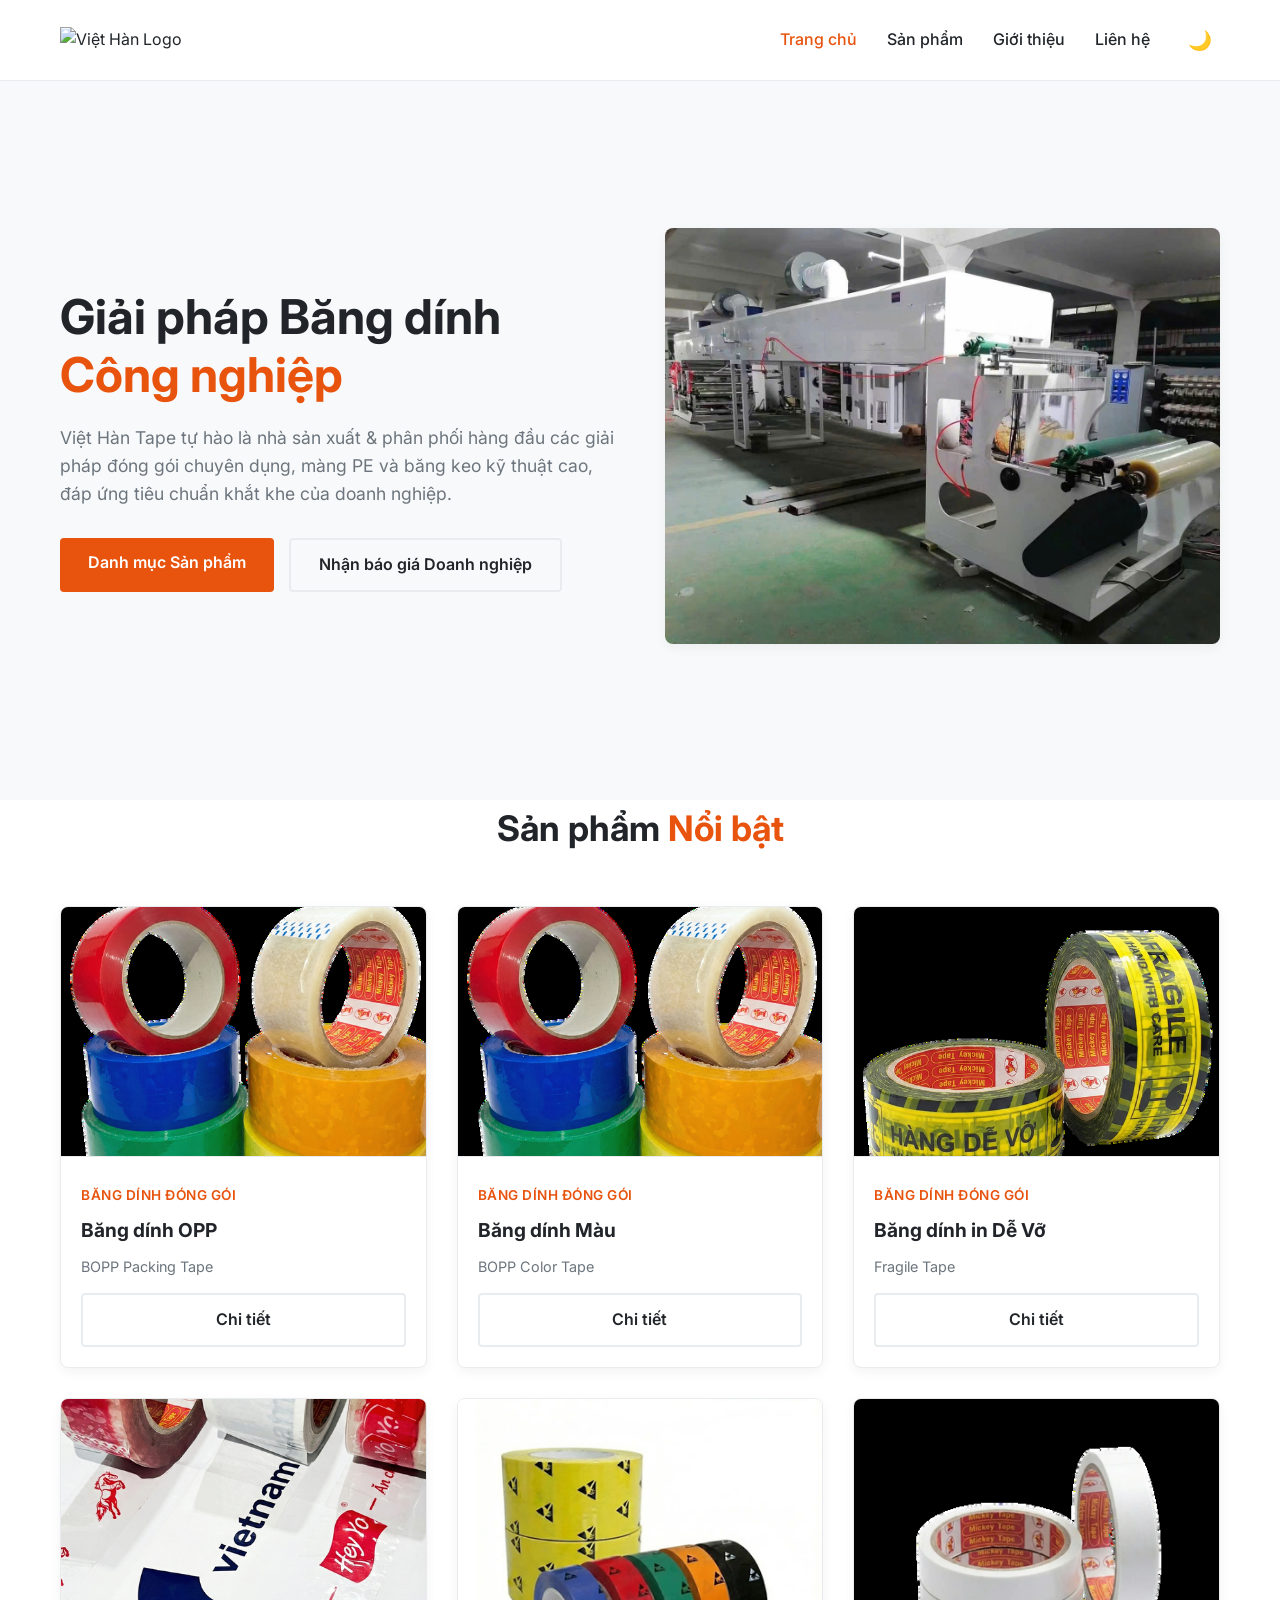
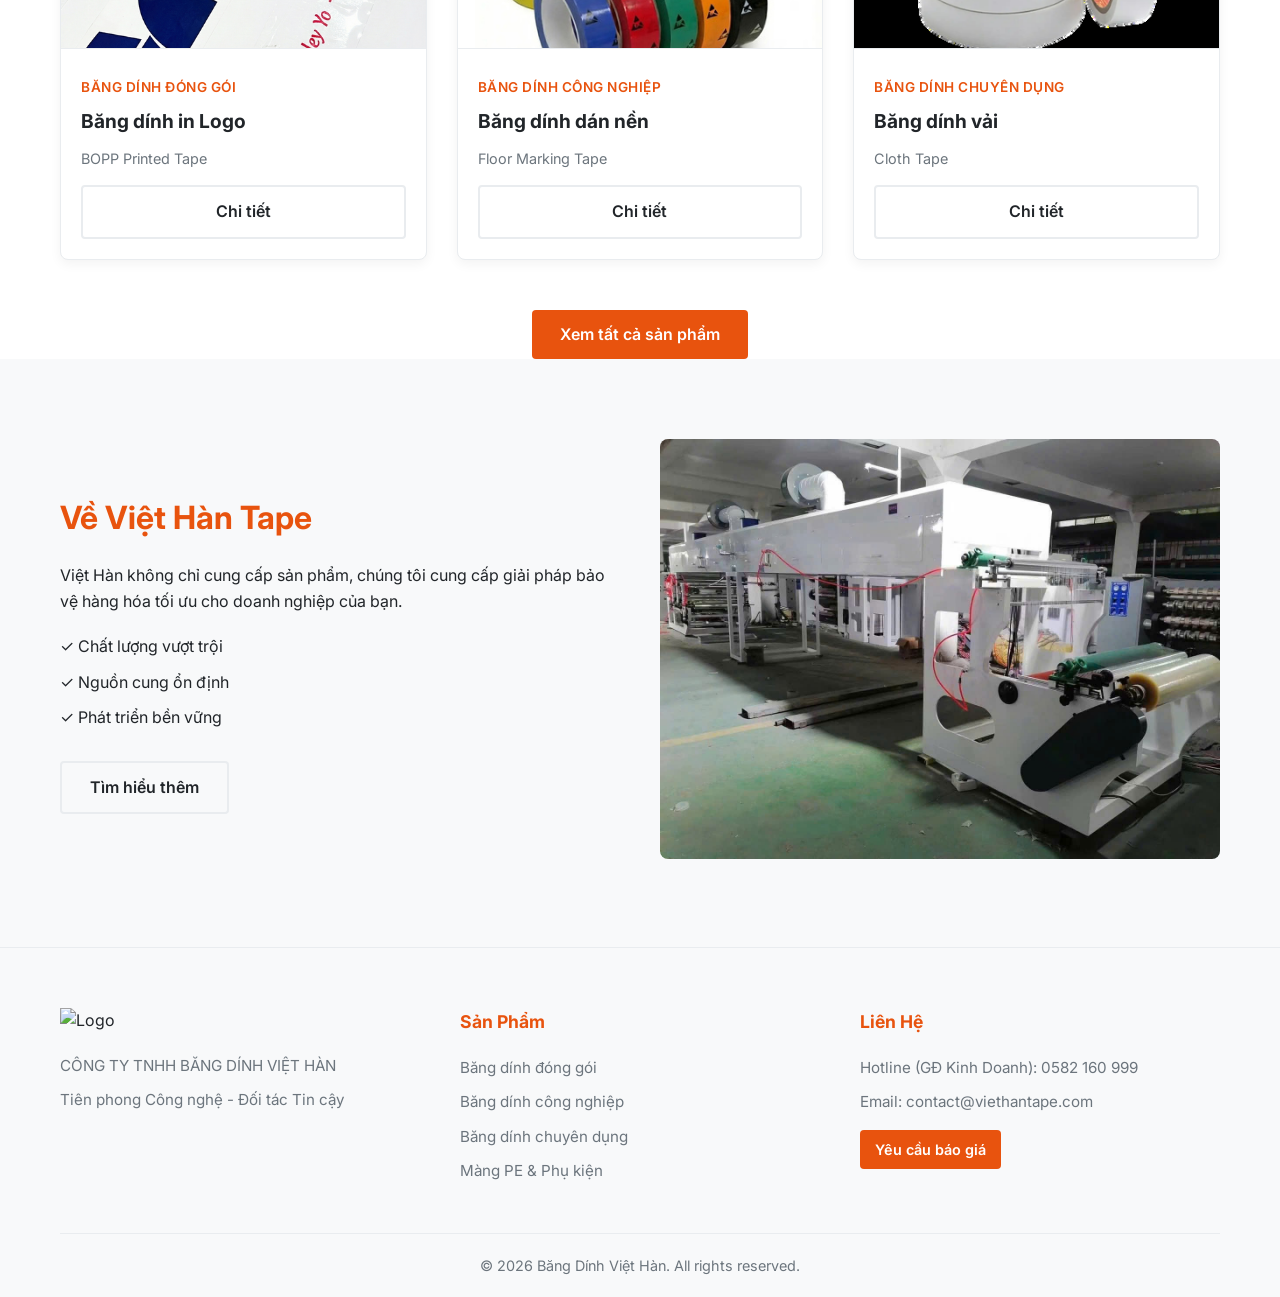
==== index.html @ 0a40e8d3 "Initial commit: Băng Dính Việt Hàn B2B Website" ====
<!DOCTYPE html>
<html lang="vi">
<head>
  <meta charset="UTF-8">
  <meta name="viewport" content="width=device-width, initial-scale=1.0">
  <title>Băng Dính Việt Hàn | Tiên phong Công nghệ - Đối tác Tin cậy</title>
  <link rel="preconnect" href="https://fonts.googleapis.com">
  <link rel="preconnect" href="https://fonts.gstatic.com" crossorigin>
  <link href="https://fonts.googleapis.com/css2?family=Inter:wght@300;400;500;600;700&display=swap" rel="stylesheet">
  <link rel="stylesheet" href="css/styles.css">
</head>
<body>

  <!-- Header -->
  <header>
    <div class="container navbar">
      <div class="logo">
        <a href="index.html">
          <img src="images/page1_img0.png" alt="Việt Hàn Logo">
        </a>
      </div>
      <div class="nav-right">
        <nav class="nav-links">
          <a href="index.html" style="color: var(--primary-color)">Trang chủ</a>
          <a href="shop.html">Sản phẩm</a>
          <a href="about.html">Giới thiệu</a>
          <a href="contact.html">Liên hệ</a>
        </nav>
        <button id="theme-switch" class="theme-switch" aria-label="Đổi giao diện">
          <span class="icon">🌙</span>
        </button>
        <div class="hamburger">☰</div>
      </div>
    </div>
  </header>

  <!-- Hero Section -->
  <section class="hero">
    <div class="container">
      <div class="hero-content">
        <h1>Giải pháp Băng dính <span style="color: var(--primary-color)">Công nghiệp</span></h1>
        <p>Việt Hàn Tape tự hào là nhà sản xuất & phân phối hàng đầu các giải pháp đóng gói chuyên dụng, màng PE và băng keo kỹ thuật cao, đáp ứng tiêu chuẩn khắt khe của doanh nghiệp.</p>
        <div class="hero-btns">
          <a href="shop.html" class="btn btn-primary">Danh mục Sản phẩm</a>
          <a href="contact.html" class="btn btn-outline">Nhận báo giá Doanh nghiệp</a>
        </div>
      </div>
      <div class="hero-image">
        <img src="images/page5_img0.png" alt="Dây chuyền sản xuất Băng Dính Việt Hàn">
      </div>
    </div>
  </section>

  <!-- Featured Products -->
  <section class="container">
    <h2 class="section-title">Sản phẩm <span>Nổi bật</span></h2>
    <div class="product-grid" id="featured-grid">
      <!-- Products will be injected by main.js -->
    </div>
    <div style="text-align: center; margin-top: 50px;">
      <a href="shop.html" class="btn btn-primary">Xem tất cả sản phẩm</a>
    </div>
  </section>

  <!-- About Short -->
  <section style="background-color: var(--bg-card);">
    <div class="container" style="display: flex; flex-wrap: wrap; gap: 40px; align-items: center;">
      <div style="flex: 1; min-width: 300px;">
        <h2 style="font-size: 2rem; margin-bottom: 20px; color: var(--primary-color);">Về Việt Hàn Tape</h2>
        <p style="margin-bottom: 20px;">Việt Hàn không chỉ cung cấp sản phẩm, chúng tôi cung cấp giải pháp bảo vệ hàng hóa tối ưu cho doanh nghiệp của bạn.</p>
        <ul style="margin-bottom: 30px;">
          <li style="margin-bottom: 10px;">✓ Chất lượng vượt trội</li>
          <li style="margin-bottom: 10px;">✓ Nguồn cung ổn định</li>
          <li style="margin-bottom: 10px;">✓ Phát triển bền vững</li>
        </ul>
        <a href="about.html" class="btn btn-outline">Tìm hiểu thêm</a>
      </div>
      <div style="flex: 1; min-width: 300px;">
        <img src="images/page5_img0.png" alt="Nhà máy Việt Hàn" style="width: 100%; border-radius: 8px;">
      </div>
    </div>
  </section>

  <!-- Footer -->
  <footer>
    <div class="container">
      <div class="footer-grid">
        <div class="footer-col">
          <img src="images/page1_img0.png" alt="Logo" style="height: 50px; margin-bottom: 20px;">
          <p>CÔNG TY TNHH BĂNG DÍNH VIỆT HÀN</p>
          <p>Tiên phong Công nghệ - Đối tác Tin cậy</p>
        </div>
        <div class="footer-col">
          <h3>Sản Phẩm</h3>
          <ul>
            <li><a href="shop.html">Băng dính đóng gói</a></li>
            <li><a href="shop.html">Băng dính công nghiệp</a></li>
            <li><a href="shop.html">Băng dính chuyên dụng</a></li>
            <li><a href="shop.html">Màng PE & Phụ kiện</a></li>
          </ul>
        </div>
        <div class="footer-col">
          <h3>Liên Hệ</h3>
          <p>Hotline (GĐ Kinh Doanh): 0582 160 999</p>
          <p>Email: contact@viethantape.com</p>
          <div style="margin-top: 15px;">
            <a href="contact.html" class="btn btn-primary" style="padding: 8px 15px; font-size: 0.9rem;">Yêu cầu báo giá</a>
          </div>
        </div>
      </div>
      <div class="footer-bottom">
        <p>&copy; 2026 Băng Dính Việt Hàn. All rights reserved.</p>
      </div>
    </div>
  </footer>

  <script src="js/main.js"></script>
</body>
</html>
---- css/styles.css ----
:root {
  /* Brand Colors */
  --primary-color: #E8530E; /* Viet Han Orange */
  --accent-color: #FF6B35;
  --corporate-blue: #003366; /* Added corporate blue */
  
  /* Light Theme (Default) */
  --bg-main: #ffffff;
  --bg-card: #f8f9fa;
  --bg-header: rgba(255, 255, 255, 0.95);
  --text-main: #212529;
  --text-muted: #6c757d;
  --border-color: #e9ecef;
  --card-shadow: 0 4px 12px rgba(0, 0, 0, 0.05);
  
  /* Layout */
  --container-width: 1200px;
  --transition-speed: 0.3s;
}

/* Dark Theme */
body.dark-theme {
  --bg-main: #121212;
  --bg-card: #1e1e1e;
  --bg-header: rgba(18, 18, 18, 0.95);
  --text-main: #f8f9fa;
  --text-muted: #adb5bd;
  --border-color: #343a40;
  --card-shadow: 0 4px 12px rgba(0, 0, 0, 0.3);
}

* {
  margin: 0;
  padding: 0;
  box-sizing: border-box;
}

body {
  font-family: 'Inter', sans-serif;
  background-color: var(--bg-main);
  color: var(--text-main);
  line-height: 1.6;
  transition: background-color var(--transition-speed), color var(--transition-speed);
}

a {
  text-decoration: none;
  color: inherit;
}

ul {
  list-style: none;
}

.container {
  max-width: var(--container-width);
  margin: 0 auto;
  padding: 0 20px;
}

/* Header */
header {
  background-color: var(--bg-header);
  backdrop-filter: blur(10px);
  position: fixed;
  width: 100%;
  top: 0;
  z-index: 1000;
  border-bottom: 1px solid var(--border-color);
  transition: background-color var(--transition-speed), border-color var(--transition-speed);
}

.navbar {
  display: flex;
  justify-content: space-between;
  align-items: center;
  height: 80px;
}

.logo img {
  height: 60px;
}

.nav-right {
  display: flex;
  align-items: center;
  gap: 30px;
}

.nav-links {
  display: flex;
  gap: 30px;
}

.nav-links a {
  font-weight: 500;
  transition: color var(--transition-speed);
}

.nav-links a:hover {
  color: var(--primary-color);
}

/* Theme Switcher */
.theme-switch {
  background: none;
  border: none;
  cursor: pointer;
  font-size: 1.2rem;
  color: var(--text-main);
  display: flex;
  align-items: center;
  justify-content: center;
  width: 40px;
  height: 40px;
  border-radius: 50%;
  transition: background-color 0.2s;
}

.theme-switch:hover {
  background-color: var(--bg-card);
}

.hamburger {
  display: none;
  cursor: pointer;
  font-size: 24px;
}

/* Buttons */
.btn {
  display: inline-block;
  padding: 12px 28px;
  border-radius: 4px; /* Sharper corners for corporate look */
  font-weight: 600;
  transition: all var(--transition-speed);
  cursor: pointer;
  border: none;
}

.btn-primary {
  background-color: var(--primary-color);
  color: #fff;
}

.btn-primary:hover {
  background-color: var(--accent-color);
  transform: translateY(-2px);
  box-shadow: 0 4px 10px rgba(232, 83, 14, 0.3);
}

.btn-outline {
  background-color: transparent;
  border: 2px solid var(--border-color);
  color: var(--text-main);
}

.btn-outline:hover {
  border-color: var(--primary-color);
  color: var(--primary-color);
}

/* Sections */
section {
  padding: 80px 0;
}

.section-title {
  text-align: center;
  font-size: 2.2rem;
  margin-bottom: 50px;
  color: var(--text-main);
}

.section-title span {
  color: var(--primary-color);
}

/* Hero Section (B2B Split Design) */
.hero {
  min-height: 80vh;
  display: flex;
  align-items: center;
  background-color: var(--bg-card);
  margin-top: 80px; /* Offset header */
  padding: 60px 0;
}

.hero .container {
  display: grid;
  grid-template-columns: 1fr 1fr;
  gap: 50px;
  align-items: center;
}

.hero-content h1 {
  font-size: 3rem;
  margin-bottom: 20px;
  line-height: 1.2;
  color: var(--text-main);
}

.hero-content p {
  font-size: 1.1rem;
  color: var(--text-muted);
  margin-bottom: 30px;
}

.hero-btns {
  display: flex;
  gap: 15px;
}

.hero-image img {
  width: 100%;
  border-radius: 8px;
  box-shadow: var(--card-shadow);
}

/* Product Grid */
.product-grid {
  display: grid;
  grid-template-columns: repeat(auto-fill, minmax(280px, 1fr));
  gap: 30px;
}

.product-card {
  background-color: var(--bg-main);
  border-radius: 8px;
  overflow: hidden;
  transition: transform var(--transition-speed), box-shadow var(--transition-speed);
  border: 1px solid var(--border-color);
  box-shadow: var(--card-shadow);
}

.product-card:hover {
  transform: translateY(-5px);
  box-shadow: 0 10px 25px rgba(0, 0, 0, 0.1);
}

.product-img {
  width: 100%;
  height: 250px;
  object-fit: cover;
  background: #fff;
  border-bottom: 1px solid var(--border-color);
}

.product-info {
  padding: 20px;
}

.product-category {
  color: var(--primary-color);
  font-size: 0.85rem;
  font-weight: 600;
  text-transform: uppercase;
  margin-bottom: 8px;
  letter-spacing: 0.5px;
}

.product-title {
  font-size: 1.2rem;
  margin-bottom: 10px;
  color: var(--text-main);
}

/* Footer */
footer {
  background-color: #f8f9fa;
  padding: 60px 0 20px;
  border-top: 1px solid #e9ecef;
  color: #212529;
}

body.dark-theme footer {
  background-color: #0d0d0d;
  border-top-color: #343a40;
  color: #f8f9fa;
}

.footer-grid {
  display: grid;
  grid-template-columns: repeat(auto-fit, minmax(250px, 1fr));
  gap: 40px;
  margin-bottom: 40px;
}

.footer-col h3 {
  color: var(--primary-color);
  margin-bottom: 20px;
  font-size: 1.1rem;
}

.footer-col p, .footer-col ul li {
  color: var(--text-muted);
  margin-bottom: 10px;
  font-size: 0.95rem;
}

.footer-bottom {
  text-align: center;
  color: var(--text-muted);
  padding-top: 20px;
  border-top: 1px solid var(--border-color);
  font-size: 0.9rem;
}

/* Responsive */
@media (max-width: 900px) {
  .hero .container {
    grid-template-columns: 1fr;
    text-align: center;
  }
  .hero-btns {
    justify-content: center;
  }
}

@media (max-width: 768px) {
  .hamburger {
    display: block;
  }
  
  .nav-links {
    position: fixed;
    top: 80px;
    left: -100%;
    width: 100%;
    height: calc(100vh - 80px);
    background-color: var(--bg-main);
    flex-direction: column;
    align-items: center;
    justify-content: center;
    transition: left var(--transition-speed);
  }
  
  .nav-links.active {
    left: 0;
  }
  
  .hero-content h1 {
    font-size: 2.2rem;
  }
}
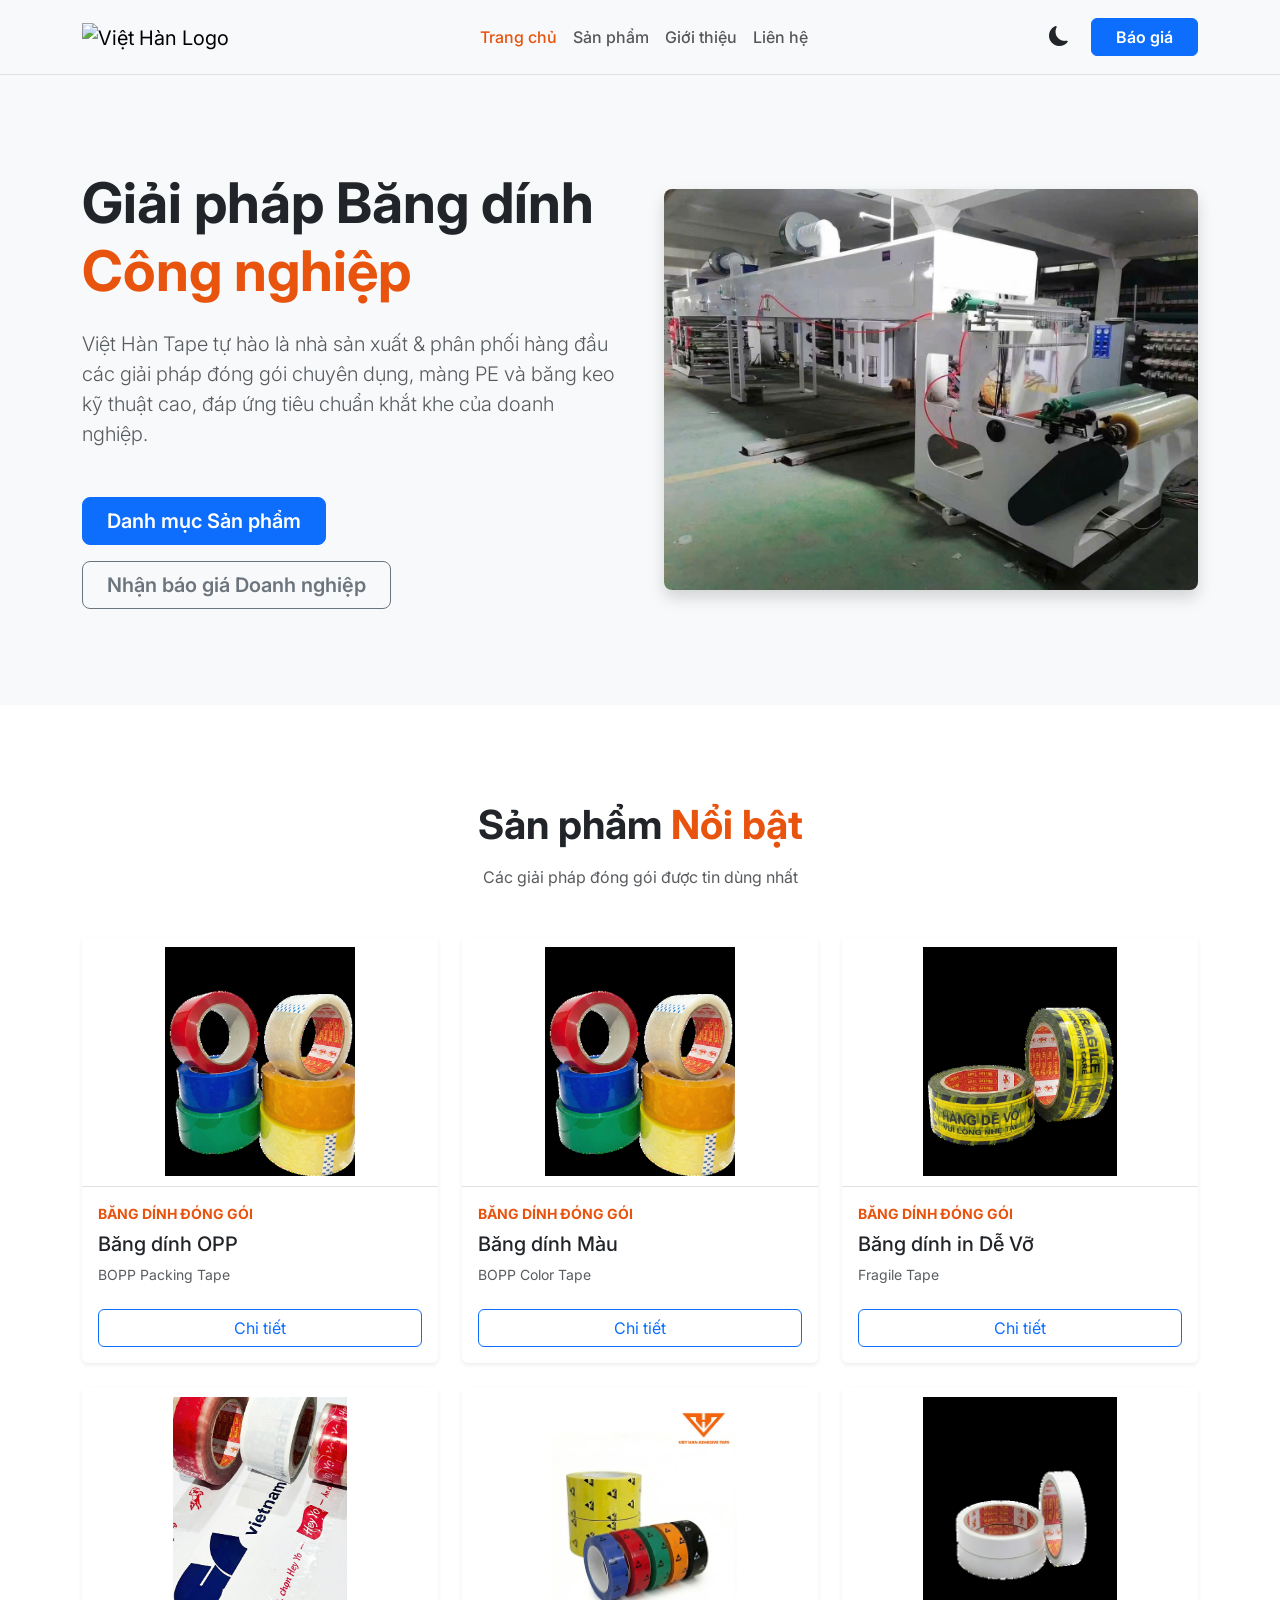
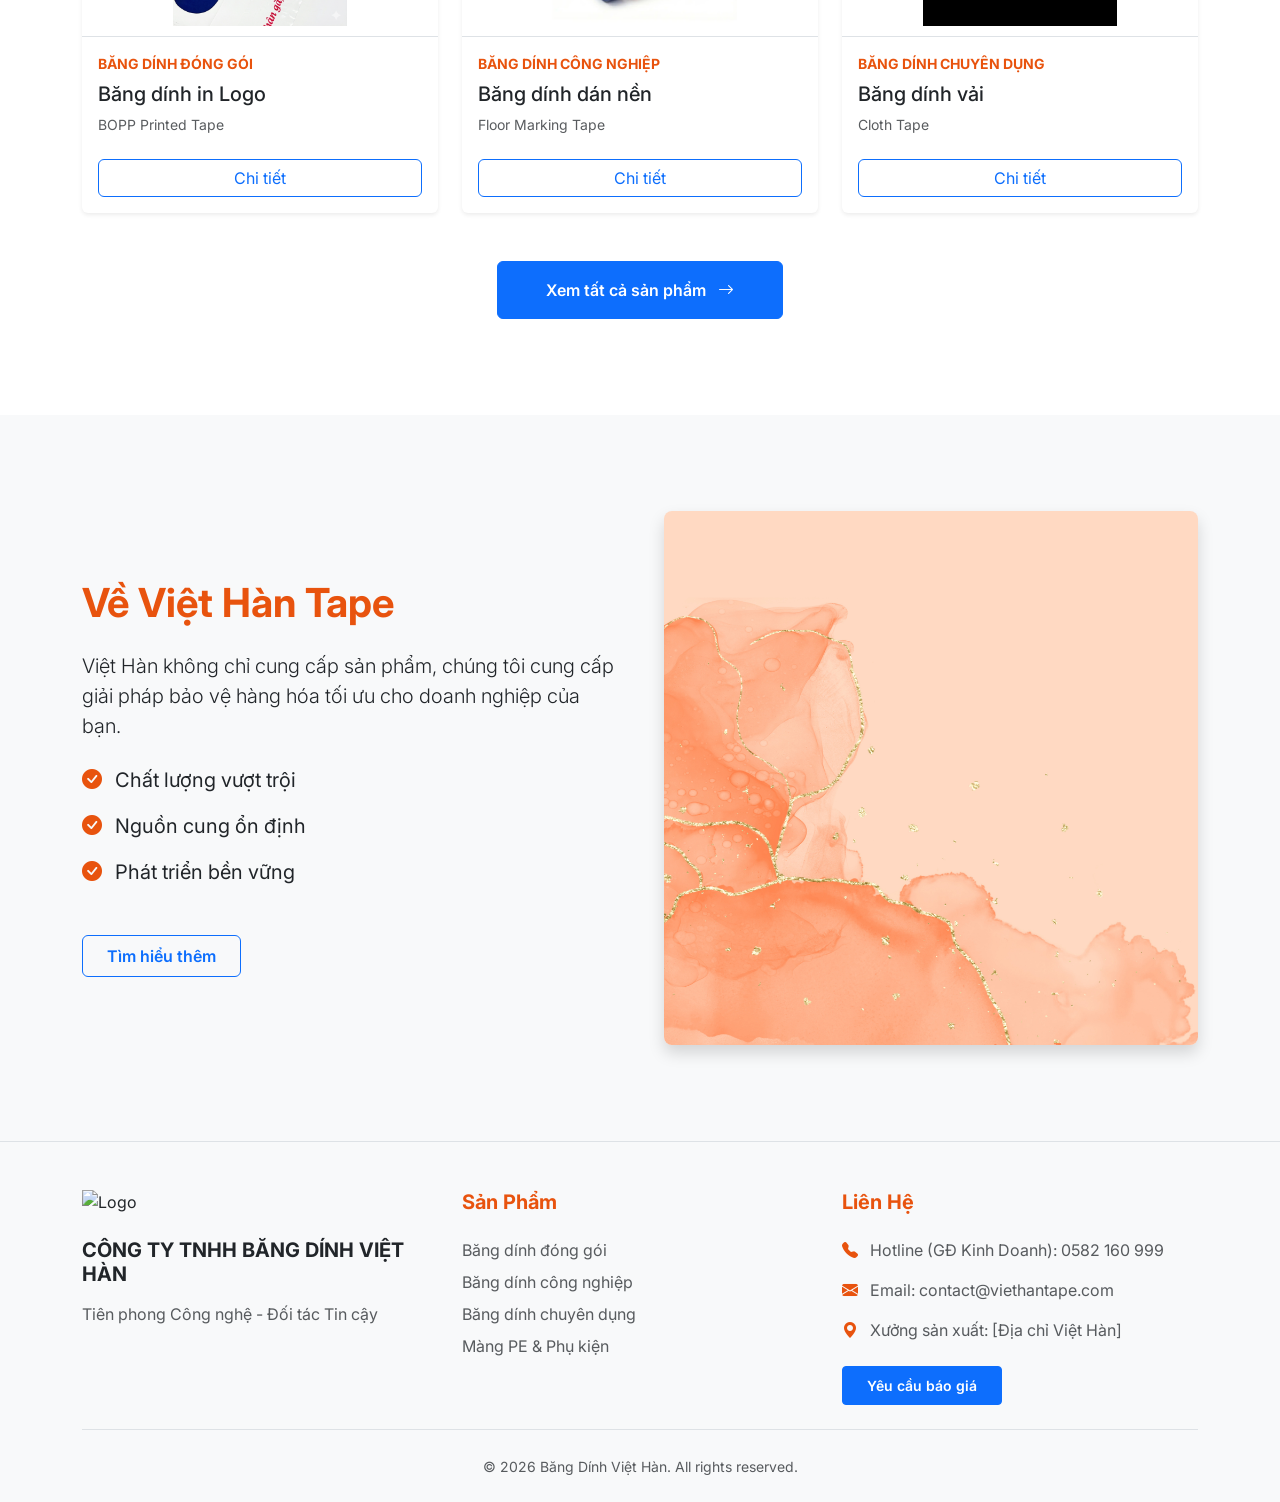
==== commit b1881991: "Refactor: Migrate to Bootstrap 5 and Bootstrap Icons" ====
--- a/index.html
+++ b/index.html
@@ -1,119 +1,163 @@
 <!DOCTYPE html>
-<html lang="vi">
+<html lang="vi" data-bs-theme="light">
 <head>
   <meta charset="UTF-8">
   <meta name="viewport" content="width=device-width, initial-scale=1.0">
   <title>Băng Dính Việt Hàn | Tiên phong Công nghệ - Đối tác Tin cậy</title>
+  
+  <!-- Fonts -->
   <link rel="preconnect" href="https://fonts.googleapis.com">
   <link rel="preconnect" href="https://fonts.gstatic.com" crossorigin>
   <link href="https://fonts.googleapis.com/css2?family=Inter:wght@300;400;500;600;700&display=swap" rel="stylesheet">
+  
+  <!-- Bootstrap 5 CSS -->
+  <link href="https://cdn.jsdelivr.net/npm/bootstrap@5.3.3/dist/css/bootstrap.min.css" rel="stylesheet">
+  <!-- Bootstrap Icons -->
+  <link rel="stylesheet" href="https://cdn.jsdelivr.net/npm/bootstrap-icons@1.11.3/font/bootstrap-icons.min.css">
+  
+  <!-- Custom CSS -->
   <link rel="stylesheet" href="css/styles.css">
 </head>
-<body>
+<body class="d-flex flex-column min-vh-100">
 
-  <!-- Header -->
-  <header>
-    <div class="container navbar">
-      <div class="logo">
-        <a href="index.html">
-          <img src="images/page1_img0.png" alt="Việt Hàn Logo">
-        </a>
-      </div>
-      <div class="nav-right">
-        <nav class="nav-links">
-          <a href="index.html" style="color: var(--primary-color)">Trang chủ</a>
-          <a href="shop.html">Sản phẩm</a>
-          <a href="about.html">Giới thiệu</a>
-          <a href="contact.html">Liên hệ</a>
-        </nav>
-        <button id="theme-switch" class="theme-switch" aria-label="Đổi giao diện">
-          <span class="icon">🌙</span>
-        </button>
-        <div class="hamburger">☰</div>
+  <!-- Navbar -->
+  <nav class="navbar navbar-expand-lg sticky-top bg-body-tertiary border-bottom py-3">
+    <div class="container">
+      <a class="navbar-brand" href="index.html">
+        <img src="images/page1_img0.png" alt="Việt Hàn Logo">
+      </a>
+      <button class="navbar-toggler border-0 shadow-none" type="button" data-bs-toggle="collapse" data-bs-target="#navbarNav">
+        <span class="navbar-toggler-icon"></span>
+      </button>
+      
+      <div class="collapse navbar-collapse" id="navbarNav">
+        <ul class="navbar-nav mx-auto fw-medium">
+          <li class="nav-item">
+            <a class="nav-link active text-primary" href="index.html">Trang chủ</a>
+          </li>
+          <li class="nav-item">
+            <a class="nav-link" href="shop.html">Sản phẩm</a>
+          </li>
+          <li class="nav-item">
+            <a class="nav-link" href="about.html">Giới thiệu</a>
+          </li>
+          <li class="nav-item">
+            <a class="nav-link" href="contact.html">Liên hệ</a>
+          </li>
+        </ul>
+        <div class="d-flex align-items-center gap-3 mt-3 mt-lg-0">
+          <button id="theme-switch" class="theme-switch" aria-label="Đổi giao diện">
+            <i class="bi bi-moon-fill"></i>
+          </button>
+          <a href="contact.html" class="btn btn-primary fw-semibold px-4">Báo giá</a>
+        </div>
       </div>
     </div>
-  </header>
+  </nav>
 
-  <!-- Hero Section -->
-  <section class="hero">
-    <div class="container">
-      <div class="hero-content">
-        <h1>Giải pháp Băng dính <span style="color: var(--primary-color)">Công nghiệp</span></h1>
-        <p>Việt Hàn Tape tự hào là nhà sản xuất & phân phối hàng đầu các giải pháp đóng gói chuyên dụng, màng PE và băng keo kỹ thuật cao, đáp ứng tiêu chuẩn khắt khe của doanh nghiệp.</p>
-        <div class="hero-btns">
-          <a href="shop.html" class="btn btn-primary">Danh mục Sản phẩm</a>
-          <a href="contact.html" class="btn btn-outline">Nhận báo giá Doanh nghiệp</a>
-        </div>
-      </div>
-      <div class="hero-image">
-        <img src="images/page5_img0.png" alt="Dây chuyền sản xuất Băng Dính Việt Hàn">
-      </div>
-    </div>
-  </section>
-
-  <!-- Featured Products -->
-  <section class="container">
-    <h2 class="section-title">Sản phẩm <span>Nổi bật</span></h2>
-    <div class="product-grid" id="featured-grid">
-      <!-- Products will be injected by main.js -->
-    </div>
-    <div style="text-align: center; margin-top: 50px;">
-      <a href="shop.html" class="btn btn-primary">Xem tất cả sản phẩm</a>
-    </div>
-  </section>
-
-  <!-- About Short -->
-  <section style="background-color: var(--bg-card);">
-    <div class="container" style="display: flex; flex-wrap: wrap; gap: 40px; align-items: center;">
-      <div style="flex: 1; min-width: 300px;">
-        <h2 style="font-size: 2rem; margin-bottom: 20px; color: var(--primary-color);">Về Việt Hàn Tape</h2>
-        <p style="margin-bottom: 20px;">Việt Hàn không chỉ cung cấp sản phẩm, chúng tôi cung cấp giải pháp bảo vệ hàng hóa tối ưu cho doanh nghiệp của bạn.</p>
-        <ul style="margin-bottom: 30px;">
-          <li style="margin-bottom: 10px;">✓ Chất lượng vượt trội</li>
-          <li style="margin-bottom: 10px;">✓ Nguồn cung ổn định</li>
-          <li style="margin-bottom: 10px;">✓ Phát triển bền vững</li>
-        </ul>
-        <a href="about.html" class="btn btn-outline">Tìm hiểu thêm</a>
-      </div>
-      <div style="flex: 1; min-width: 300px;">
-        <img src="images/page5_img0.png" alt="Nhà máy Việt Hàn" style="width: 100%; border-radius: 8px;">
-      </div>
-    </div>
-  </section>
-
-  <!-- Footer -->
-  <footer>
-    <div class="container">
-      <div class="footer-grid">
-        <div class="footer-col">
-          <img src="images/page1_img0.png" alt="Logo" style="height: 50px; margin-bottom: 20px;">
-          <p>CÔNG TY TNHH BĂNG DÍNH VIỆT HÀN</p>
-          <p>Tiên phong Công nghệ - Đối tác Tin cậy</p>
-        </div>
-        <div class="footer-col">
-          <h3>Sản Phẩm</h3>
-          <ul>
-            <li><a href="shop.html">Băng dính đóng gói</a></li>
-            <li><a href="shop.html">Băng dính công nghiệp</a></li>
-            <li><a href="shop.html">Băng dính chuyên dụng</a></li>
-            <li><a href="shop.html">Màng PE & Phụ kiện</a></li>
-          </ul>
-        </div>
-        <div class="footer-col">
-          <h3>Liên Hệ</h3>
-          <p>Hotline (GĐ Kinh Doanh): 0582 160 999</p>
-          <p>Email: contact@viethantape.com</p>
-          <div style="margin-top: 15px;">
-            <a href="contact.html" class="btn btn-primary" style="padding: 8px 15px; font-size: 0.9rem;">Yêu cầu báo giá</a>
+  <!-- Main Content -->
+  <main class="flex-grow-1">
+    
+    <!-- Hero Section -->
+    <section class="hero">
+      <div class="container">
+        <div class="row align-items-center g-5">
+          <div class="col-lg-6">
+            <h1 class="display-4 fw-bold mb-4">Giải pháp Băng dính <span class="text-primary">Công nghiệp</span></h1>
+            <p class="lead text-body-secondary mb-5">Việt Hàn Tape tự hào là nhà sản xuất & phân phối hàng đầu các giải pháp đóng gói chuyên dụng, màng PE và băng keo kỹ thuật cao, đáp ứng tiêu chuẩn khắt khe của doanh nghiệp.</p>
+            <div class="d-flex flex-wrap gap-3">
+              <a href="shop.html" class="btn btn-primary btn-lg fw-semibold px-4">Danh mục Sản phẩm</a>
+              <a href="contact.html" class="btn btn-outline-secondary btn-lg fw-semibold px-4">Nhận báo giá Doanh nghiệp</a>
+            </div>
+          </div>
+          <div class="col-lg-6">
+            <img src="images/page5_img0.png" alt="Dây chuyền sản xuất Băng Dính Việt Hàn" class="hero-img img-fluid">
           </div>
         </div>
       </div>
-      <div class="footer-bottom">
-        <p>&copy; 2026 Băng Dính Việt Hàn. All rights reserved.</p>
+    </section>
+
+    <!-- Featured Products -->
+    <section class="py-5 my-5">
+      <div class="container">
+        <div class="text-center mb-5">
+          <h2 class="display-6 fw-bold mb-3">Sản phẩm <span class="text-primary">Nổi bật</span></h2>
+          <p class="text-body-secondary">Các giải pháp đóng gói được tin dùng nhất</p>
+        </div>
+        
+        <div class="row row-cols-1 row-cols-md-2 row-cols-lg-3 g-4" id="featured-grid">
+          <!-- Products will be injected by main.js -->
+        </div>
+        
+        <div class="text-center mt-5">
+          <a href="shop.html" class="btn btn-primary fw-semibold px-5 py-3">Xem tất cả sản phẩm <i class="bi bi-arrow-right ms-2"></i></a>
+        </div>
+      </div>
+    </section>
+
+    <!-- About Short -->
+    <section class="bg-body-tertiary py-5">
+      <div class="container py-5">
+        <div class="row align-items-center g-5">
+          <div class="col-lg-6">
+            <h2 class="display-6 fw-bold text-primary mb-4">Về Việt Hàn Tape</h2>
+            <p class="lead mb-4">Việt Hàn không chỉ cung cấp sản phẩm, chúng tôi cung cấp giải pháp bảo vệ hàng hóa tối ưu cho doanh nghiệp của bạn.</p>
+            <ul class="list-unstyled mb-5 fs-5">
+              <li class="mb-3"><i class="bi bi-check-circle-fill text-primary me-2"></i> Chất lượng vượt trội</li>
+              <li class="mb-3"><i class="bi bi-check-circle-fill text-primary me-2"></i> Nguồn cung ổn định</li>
+              <li class="mb-3"><i class="bi bi-check-circle-fill text-primary me-2"></i> Phát triển bền vững</li>
+            </ul>
+            <a href="about.html" class="btn btn-outline-primary fw-semibold px-4 py-2">Tìm hiểu thêm</a>
+          </div>
+          <div class="col-lg-6">
+            <img src="images/page2_img0.jpeg" alt="Nhà máy Việt Hàn" class="img-fluid rounded-3 shadow">
+          </div>
+        </div>
+      </div>
+    </section>
+
+  </main>
+
+  <!-- Footer -->
+  <footer class="bg-body-tertiary pt-5 pb-4 mt-auto">
+    <div class="container">
+      <div class="row g-4 mb-4">
+        <div class="col-lg-4 col-md-6">
+          <img src="images/page1_img0.png" alt="Logo" class="mb-4" style="height: 60px;">
+          <h5 class="fw-bold mb-3">CÔNG TY TNHH BĂNG DÍNH VIỆT HÀN</h5>
+          <p class="text-body-secondary mb-0">Tiên phong Công nghệ - Đối tác Tin cậy</p>
+        </div>
+        
+        <div class="col-lg-4 col-md-6">
+          <h5 class="text-primary fw-bold mb-4">Sản Phẩm</h5>
+          <ul class="list-unstyled d-flex flex-column gap-2">
+            <li><a href="shop.html" class="text-body-secondary text-decoration-none">Băng dính đóng gói</a></li>
+            <li><a href="shop.html" class="text-body-secondary text-decoration-none">Băng dính công nghiệp</a></li>
+            <li><a href="shop.html" class="text-body-secondary text-decoration-none">Băng dính chuyên dụng</a></li>
+            <li><a href="shop.html" class="text-body-secondary text-decoration-none">Màng PE & Phụ kiện</a></li>
+          </ul>
+        </div>
+        
+        <div class="col-lg-4 col-md-12">
+          <h5 class="text-primary fw-bold mb-4">Liên Hệ</h5>
+          <ul class="list-unstyled text-body-secondary d-flex flex-column gap-3 mb-4">
+            <li><i class="bi bi-telephone-fill me-2 text-primary"></i> Hotline (GĐ Kinh Doanh): 0582 160 999</li>
+            <li><i class="bi bi-envelope-fill me-2 text-primary"></i> Email: contact@viethantape.com</li>
+            <li><i class="bi bi-geo-alt-fill me-2 text-primary"></i> Xưởng sản xuất: [Địa chỉ Việt Hàn]</li>
+          </ul>
+          <a href="contact.html" class="btn btn-primary btn-sm fw-semibold px-4 py-2">Yêu cầu báo giá</a>
+        </div>
+      </div>
+      
+      <div class="text-center text-body-secondary pt-4 border-top mt-4">
+        <small>&copy; 2026 Băng Dính Việt Hàn. All rights reserved.</small>
       </div>
     </div>
   </footer>
 
+  <!-- Bootstrap JS Bundle -->
+  <script src="https://cdn.jsdelivr.net/npm/bootstrap@5.3.3/dist/js/bootstrap.bundle.min.js"></script>
+  <!-- Custom JS -->
   <script src="js/main.js"></script>
 </body>
 </html>
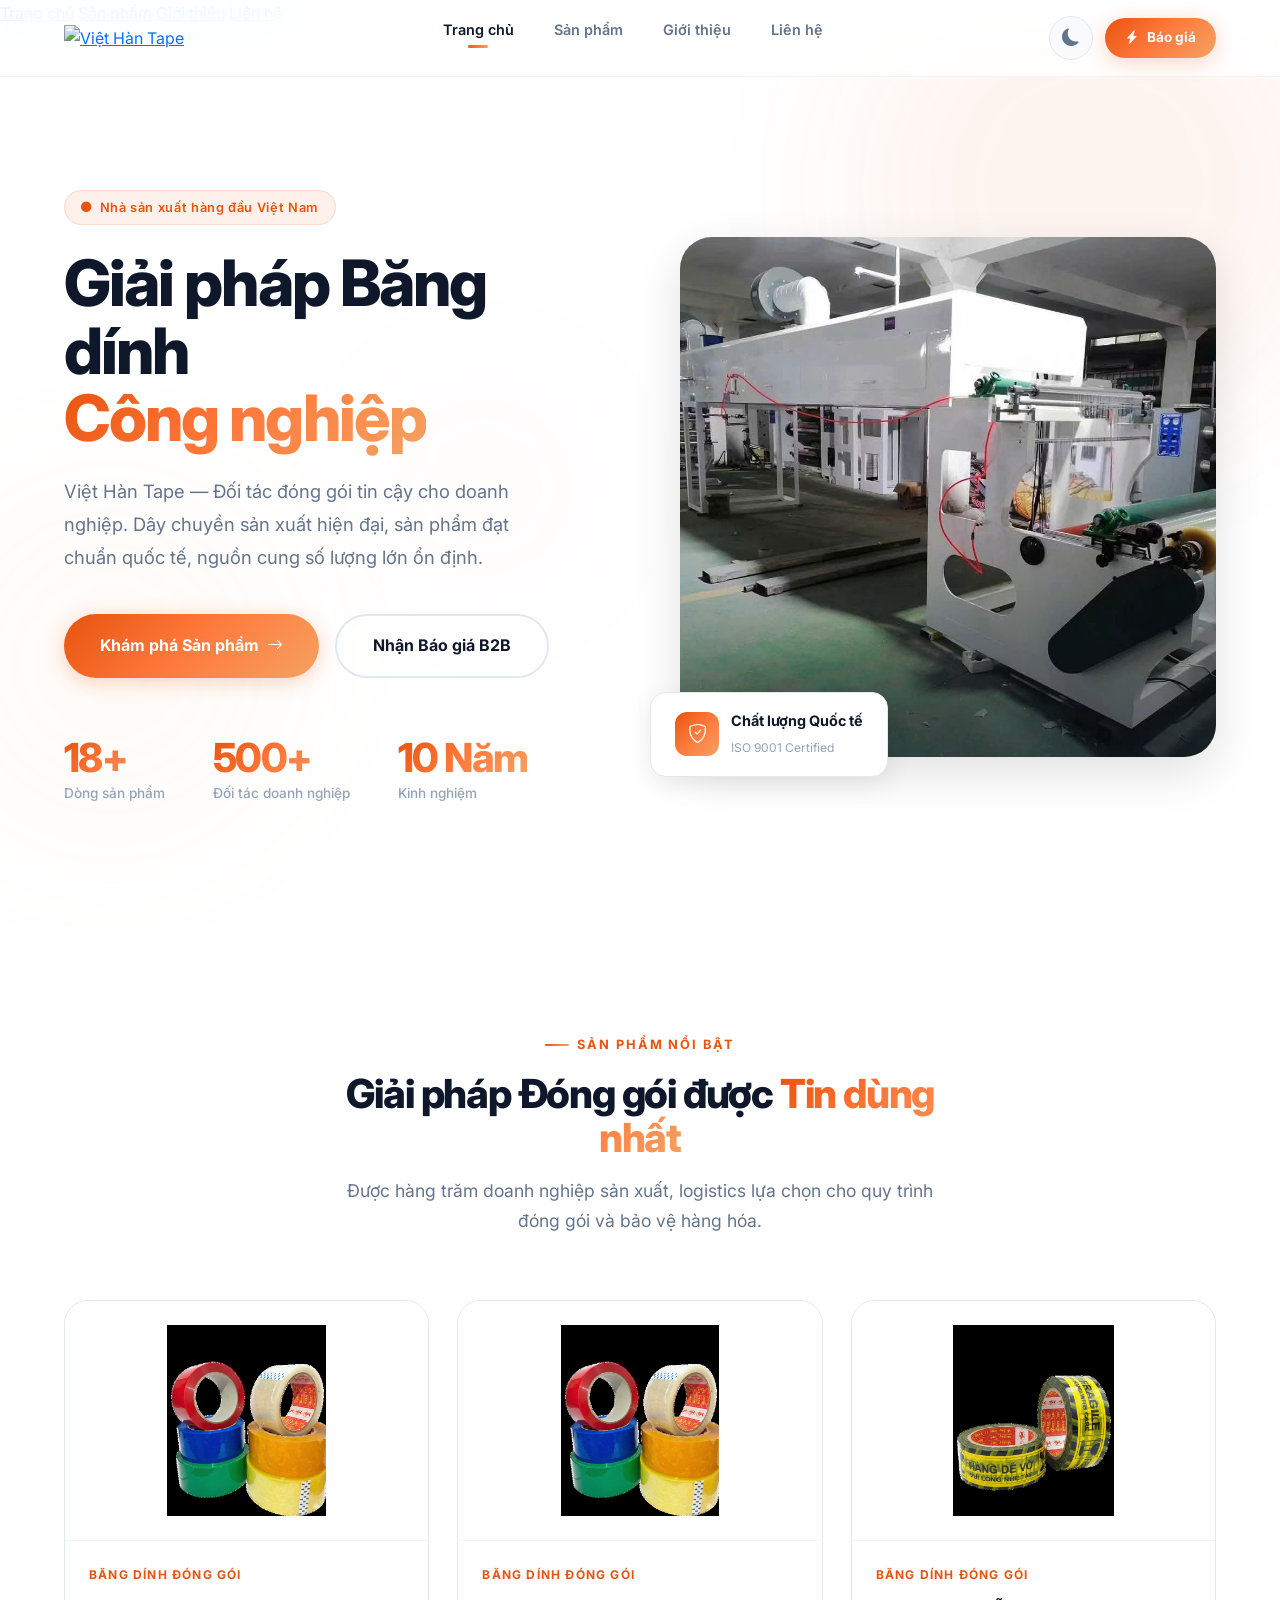
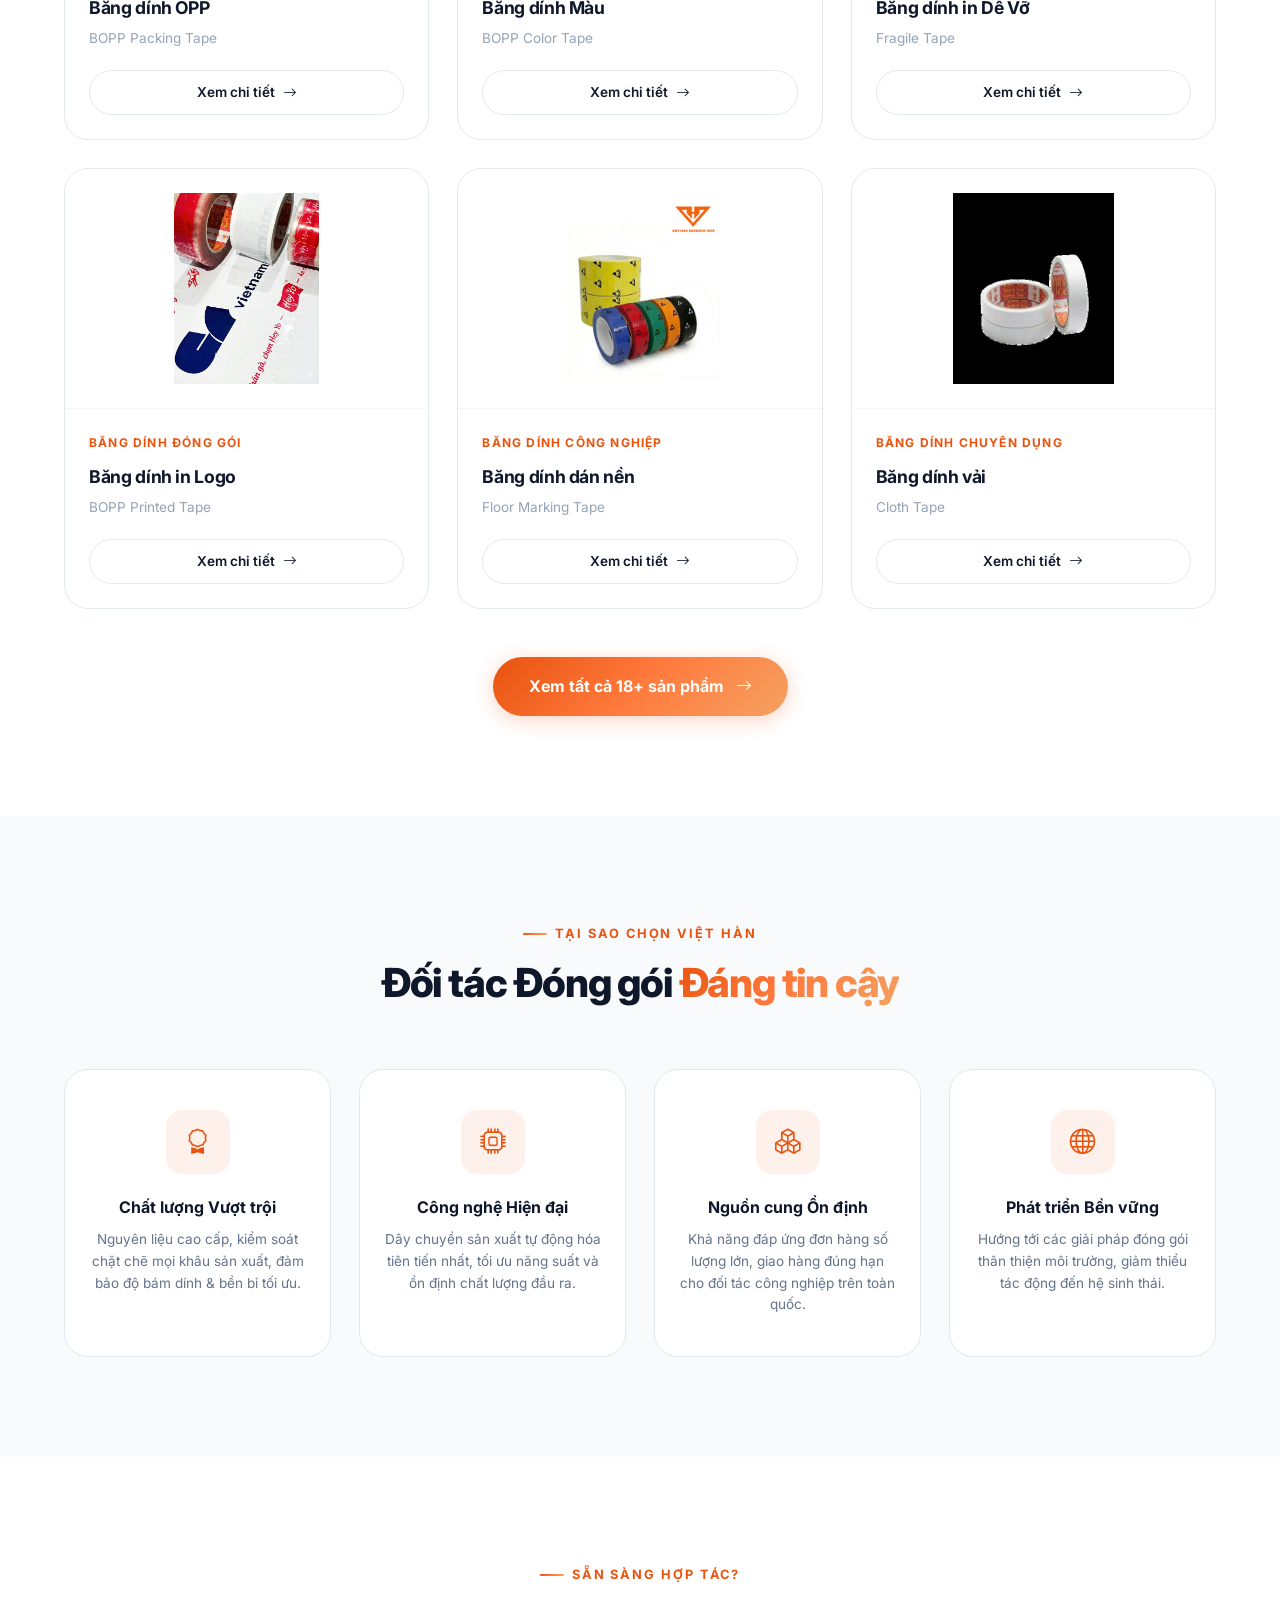
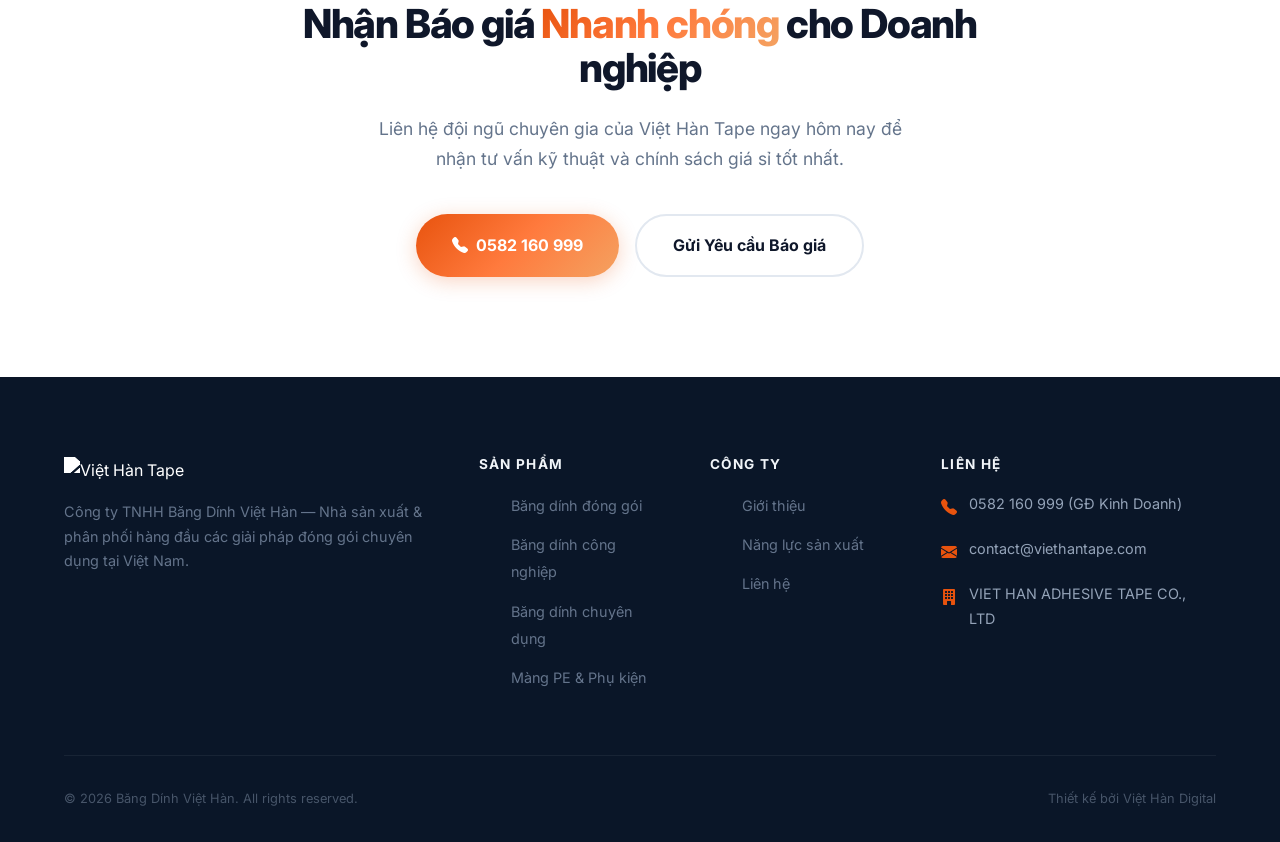
==== commit 7fba440d: "feat: Complete bespoke premium redesign - Glassmorphism, Blobs, Reveals, Counters, Custom Design Sys" ====
--- a/index.html
+++ b/index.html
@@ -3,161 +3,251 @@
 <head>
   <meta charset="UTF-8">
   <meta name="viewport" content="width=device-width, initial-scale=1.0">
-  <title>Băng Dính Việt Hàn | Tiên phong Công nghệ - Đối tác Tin cậy</title>
+  <title>Băng Dính Việt Hàn | Tiên phong Công nghệ — Đối tác Tin cậy</title>
+  <meta name="description" content="Việt Hàn Tape — Nhà sản xuất & phân phối hàng đầu băng dính công nghiệp, màng PE và vật liệu đóng gói chuyên dụng.">
   
-  <!-- Fonts -->
   <link rel="preconnect" href="https://fonts.googleapis.com">
   <link rel="preconnect" href="https://fonts.gstatic.com" crossorigin>
-  <link href="https://fonts.googleapis.com/css2?family=Inter:wght@300;400;500;600;700&display=swap" rel="stylesheet">
+  <link href="https://fonts.googleapis.com/css2?family=Inter:wght@300;400;500;600;700;800;900&display=swap" rel="stylesheet">
   
-  <!-- Bootstrap 5 CSS -->
   <link href="https://cdn.jsdelivr.net/npm/bootstrap@5.3.3/dist/css/bootstrap.min.css" rel="stylesheet">
-  <!-- Bootstrap Icons -->
   <link rel="stylesheet" href="https://cdn.jsdelivr.net/npm/bootstrap-icons@1.11.3/font/bootstrap-icons.min.css">
-  
-  <!-- Custom CSS -->
-  <link rel="stylesheet" href="css/styles.css">
+  <link rel="stylesheet" href="css/main.css?v=3">
 </head>
-<body class="d-flex flex-column min-vh-100">
+<body>
 
   <!-- Navbar -->
-  <nav class="navbar navbar-expand-lg sticky-top bg-body-tertiary border-bottom py-3">
-    <div class="container">
-      <a class="navbar-brand" href="index.html">
-        <img src="images/page1_img0.png" alt="Việt Hàn Logo">
+  <nav class="vh-nav">
+    <div class="container">
+      <a class="vh-nav__logo" href="index.html">
+        <img src="images/page1_img0.png" alt="Việt Hàn Tape">
       </a>
-      <button class="navbar-toggler border-0 shadow-none" type="button" data-bs-toggle="collapse" data-bs-target="#navbarNav">
-        <span class="navbar-toggler-icon"></span>
-      </button>
-      
-      <div class="collapse navbar-collapse" id="navbarNav">
-        <ul class="navbar-nav mx-auto fw-medium">
-          <li class="nav-item">
-            <a class="nav-link active text-primary" href="index.html">Trang chủ</a>
-          </li>
-          <li class="nav-item">
-            <a class="nav-link" href="shop.html">Sản phẩm</a>
-          </li>
-          <li class="nav-item">
-            <a class="nav-link" href="about.html">Giới thiệu</a>
-          </li>
-          <li class="nav-item">
-            <a class="nav-link" href="contact.html">Liên hệ</a>
-          </li>
-        </ul>
-        <div class="d-flex align-items-center gap-3 mt-3 mt-lg-0">
-          <button id="theme-switch" class="theme-switch" aria-label="Đổi giao diện">
-            <i class="bi bi-moon-fill"></i>
-          </button>
-          <a href="contact.html" class="btn btn-primary fw-semibold px-4">Báo giá</a>
-        </div>
+
+      <ul class="vh-nav__links">
+        <li><a href="index.html" class="active">Trang chủ</a></li>
+        <li><a href="shop.html">Sản phẩm</a></li>
+        <li><a href="about.html">Giới thiệu</a></li>
+        <li><a href="contact.html">Liên hệ</a></li>
+      </ul>
+
+      <div class="vh-nav__actions">
+        <button id="theme-switch" class="vh-theme-toggle" aria-label="Đổi giao diện">
+          <i class="bi bi-moon-fill"></i>
+        </button>
+        <a href="contact.html" class="vh-btn vh-btn--primary vh-btn--sm">
+          <i class="bi bi-lightning-charge-fill"></i> Báo giá
+        </a>
+        <button class="vh-hamburger" aria-label="Menu">
+          <span></span><span></span><span></span>
+        </button>
       </div>
     </div>
   </nav>
 
-  <!-- Main Content -->
-  <main class="flex-grow-1">
-    
-    <!-- Hero Section -->
-    <section class="hero">
-      <div class="container">
-        <div class="row align-items-center g-5">
-          <div class="col-lg-6">
-            <h1 class="display-4 fw-bold mb-4">Giải pháp Băng dính <span class="text-primary">Công nghiệp</span></h1>
-            <p class="lead text-body-secondary mb-5">Việt Hàn Tape tự hào là nhà sản xuất & phân phối hàng đầu các giải pháp đóng gói chuyên dụng, màng PE và băng keo kỹ thuật cao, đáp ứng tiêu chuẩn khắt khe của doanh nghiệp.</p>
-            <div class="d-flex flex-wrap gap-3">
-              <a href="shop.html" class="btn btn-primary btn-lg fw-semibold px-4">Danh mục Sản phẩm</a>
-              <a href="contact.html" class="btn btn-outline-secondary btn-lg fw-semibold px-4">Nhận báo giá Doanh nghiệp</a>
-            </div>
-          </div>
-          <div class="col-lg-6">
-            <img src="images/page5_img0.png" alt="Dây chuyền sản xuất Băng Dính Việt Hàn" class="hero-img img-fluid">
-          </div>
-        </div>
-      </div>
-    </section>
-
-    <!-- Featured Products -->
-    <section class="py-5 my-5">
-      <div class="container">
-        <div class="text-center mb-5">
-          <h2 class="display-6 fw-bold mb-3">Sản phẩm <span class="text-primary">Nổi bật</span></h2>
-          <p class="text-body-secondary">Các giải pháp đóng gói được tin dùng nhất</p>
-        </div>
-        
-        <div class="row row-cols-1 row-cols-md-2 row-cols-lg-3 g-4" id="featured-grid">
-          <!-- Products will be injected by main.js -->
-        </div>
-        
-        <div class="text-center mt-5">
-          <a href="shop.html" class="btn btn-primary fw-semibold px-5 py-3">Xem tất cả sản phẩm <i class="bi bi-arrow-right ms-2"></i></a>
-        </div>
-      </div>
-    </section>
-
-    <!-- About Short -->
-    <section class="bg-body-tertiary py-5">
-      <div class="container py-5">
-        <div class="row align-items-center g-5">
-          <div class="col-lg-6">
-            <h2 class="display-6 fw-bold text-primary mb-4">Về Việt Hàn Tape</h2>
-            <p class="lead mb-4">Việt Hàn không chỉ cung cấp sản phẩm, chúng tôi cung cấp giải pháp bảo vệ hàng hóa tối ưu cho doanh nghiệp của bạn.</p>
-            <ul class="list-unstyled mb-5 fs-5">
-              <li class="mb-3"><i class="bi bi-check-circle-fill text-primary me-2"></i> Chất lượng vượt trội</li>
-              <li class="mb-3"><i class="bi bi-check-circle-fill text-primary me-2"></i> Nguồn cung ổn định</li>
-              <li class="mb-3"><i class="bi bi-check-circle-fill text-primary me-2"></i> Phát triển bền vững</li>
-            </ul>
-            <a href="about.html" class="btn btn-outline-primary fw-semibold px-4 py-2">Tìm hiểu thêm</a>
-          </div>
-          <div class="col-lg-6">
-            <img src="images/page2_img0.jpeg" alt="Nhà máy Việt Hàn" class="img-fluid rounded-3 shadow">
-          </div>
-        </div>
-      </div>
-    </section>
-
-  </main>
+  <!-- Mobile Menu -->
+  <div class="vh-nav__mobile">
+    <a href="index.html">Trang chủ</a>
+    <a href="shop.html">Sản phẩm</a>
+    <a href="about.html">Giới thiệu</a>
+    <a href="contact.html">Liên hệ</a>
+  </div>
+
+  <!-- Hero -->
+  <section class="vh-hero">
+    <div class="vh-hero__bg">
+      <div class="vh-hero__blob vh-hero__blob--1"></div>
+      <div class="vh-hero__blob vh-hero__blob--2"></div>
+      <div class="vh-hero__blob vh-hero__blob--3"></div>
+    </div>
+
+    <div class="container">
+      <div class="vh-hero__grid">
+        <div class="reveal-left">
+          <div class="vh-hero__badge">
+            <i class="bi bi-circle-fill"></i>
+            Nhà sản xuất hàng đầu Việt Nam
+          </div>
+
+          <h1 class="vh-hero__title">
+            Giải pháp Băng dính<br>
+            <span class="text-gradient">Công nghiệp</span>
+          </h1>
+
+          <p class="vh-hero__desc">
+            Việt Hàn Tape — Đối tác đóng gói tin cậy cho doanh nghiệp. Dây chuyền sản xuất hiện đại, sản phẩm đạt chuẩn quốc tế, nguồn cung số lượng lớn ổn định.
+          </p>
+
+          <div class="vh-hero__actions">
+            <a href="shop.html" class="vh-btn vh-btn--primary vh-btn--lg">
+              Khám phá Sản phẩm <i class="bi bi-arrow-right"></i>
+            </a>
+            <a href="contact.html" class="vh-btn vh-btn--outline vh-btn--lg">
+              Nhận Báo giá B2B
+            </a>
+          </div>
+
+          <div class="vh-hero__stats">
+            <div class="vh-hero__stat">
+              <div class="vh-hero__stat-number" data-count="18" data-suffix="+">0</div>
+              <div class="vh-hero__stat-label">Dòng sản phẩm</div>
+            </div>
+            <div class="vh-hero__stat">
+              <div class="vh-hero__stat-number" data-count="500" data-suffix="+">0</div>
+              <div class="vh-hero__stat-label">Đối tác doanh nghiệp</div>
+            </div>
+            <div class="vh-hero__stat">
+              <div class="vh-hero__stat-number" data-count="10" data-suffix=" Năm">0</div>
+              <div class="vh-hero__stat-label">Kinh nghiệm</div>
+            </div>
+          </div>
+        </div>
+
+        <div class="vh-hero__visual reveal-right">
+          <div class="vh-hero__img-wrapper">
+            <img src="images/page5_img0.png" alt="Dây chuyền sản xuất Băng Dính Việt Hàn">
+          </div>
+          <div class="vh-hero__floating-card">
+            <div class="vh-hero__floating-icon">
+              <i class="bi bi-shield-check"></i>
+            </div>
+            <div class="vh-hero__floating-text">
+              <strong>Chất lượng Quốc tế</strong>
+              <span>ISO 9001 Certified</span>
+            </div>
+          </div>
+        </div>
+      </div>
+    </div>
+  </section>
+
+  <!-- Featured Products -->
+  <section class="vh-section">
+    <div class="container">
+      <div class="vh-section__header reveal">
+        <div class="section-label">Sản phẩm nổi bật</div>
+        <h2 class="vh-section__title">Giải pháp Đóng gói được <span class="text-gradient">Tin dùng nhất</span></h2>
+        <p class="vh-section__desc">Được hàng trăm doanh nghiệp sản xuất, logistics lựa chọn cho quy trình đóng gói và bảo vệ hàng hóa.</p>
+      </div>
+
+      <div class="vh-grid vh-grid--3 stagger-children" id="featured-grid">
+        <!-- Rendered by main.js -->
+      </div>
+
+      <div class="text-center" style="margin-top: 48px;">
+        <a href="shop.html" class="vh-btn vh-btn--primary vh-btn--lg reveal">
+          Xem tất cả 18+ sản phẩm <i class="bi bi-arrow-right ms-1"></i>
+        </a>
+      </div>
+    </div>
+  </section>
+
+  <!-- Why Viet Han -->
+  <section class="vh-section vh-section--alt">
+    <div class="container">
+      <div class="vh-section__header reveal">
+        <div class="section-label">Tại sao chọn Việt Hàn</div>
+        <h2 class="vh-section__title">Đối tác Đóng gói <span class="text-gradient">Đáng tin cậy</span></h2>
+      </div>
+
+      <div class="vh-grid vh-grid--4 stagger-children">
+        <div class="vh-value-card">
+          <div class="vh-value-card__icon"><i class="bi bi-award"></i></div>
+          <div class="vh-value-card__title">Chất lượng Vượt trội</div>
+          <div class="vh-value-card__desc">Nguyên liệu cao cấp, kiểm soát chặt chẽ mọi khâu sản xuất, đảm bảo độ bám dính & bền bỉ tối ưu.</div>
+        </div>
+        <div class="vh-value-card">
+          <div class="vh-value-card__icon"><i class="bi bi-cpu"></i></div>
+          <div class="vh-value-card__title">Công nghệ Hiện đại</div>
+          <div class="vh-value-card__desc">Dây chuyền sản xuất tự động hóa tiên tiến nhất, tối ưu năng suất và ổn định chất lượng đầu ra.</div>
+        </div>
+        <div class="vh-value-card">
+          <div class="vh-value-card__icon"><i class="bi bi-boxes"></i></div>
+          <div class="vh-value-card__title">Nguồn cung Ổn định</div>
+          <div class="vh-value-card__desc">Khả năng đáp ứng đơn hàng số lượng lớn, giao hàng đúng hạn cho đối tác công nghiệp trên toàn quốc.</div>
+        </div>
+        <div class="vh-value-card">
+          <div class="vh-value-card__icon"><i class="bi bi-globe"></i></div>
+          <div class="vh-value-card__title">Phát triển Bền vững</div>
+          <div class="vh-value-card__desc">Hướng tới các giải pháp đóng gói thân thiện môi trường, giảm thiểu tác động đến hệ sinh thái.</div>
+        </div>
+      </div>
+    </div>
+  </section>
+
+  <!-- CTA Banner -->
+  <section class="vh-section" style="text-align: center;">
+    <div class="container reveal">
+      <div class="section-label" style="justify-content: center;">Sẵn sàng hợp tác?</div>
+      <h2 class="vh-section__title" style="max-width: 700px; margin: 0 auto 24px;">
+        Nhận Báo giá <span class="text-gradient">Nhanh chóng</span> cho Doanh nghiệp
+      </h2>
+      <p class="vh-section__desc" style="max-width: 550px; margin: 0 auto 40px;">
+        Liên hệ đội ngũ chuyên gia của Việt Hàn Tape ngay hôm nay để nhận tư vấn kỹ thuật và chính sách giá sỉ tốt nhất.
+      </p>
+      <div style="display: flex; gap: 16px; justify-content: center; flex-wrap: wrap;">
+        <a href="tel:0582160999" class="vh-btn vh-btn--primary vh-btn--lg">
+          <i class="bi bi-telephone-fill"></i> 0582 160 999
+        </a>
+        <a href="contact.html" class="vh-btn vh-btn--outline vh-btn--lg">
+          Gửi Yêu cầu Báo giá
+        </a>
+      </div>
+    </div>
+  </section>
 
   <!-- Footer -->
-  <footer class="bg-body-tertiary pt-5 pb-4 mt-auto">
-    <div class="container">
-      <div class="row g-4 mb-4">
-        <div class="col-lg-4 col-md-6">
-          <img src="images/page1_img0.png" alt="Logo" class="mb-4" style="height: 60px;">
-          <h5 class="fw-bold mb-3">CÔNG TY TNHH BĂNG DÍNH VIỆT HÀN</h5>
-          <p class="text-body-secondary mb-0">Tiên phong Công nghệ - Đối tác Tin cậy</p>
-        </div>
-        
-        <div class="col-lg-4 col-md-6">
-          <h5 class="text-primary fw-bold mb-4">Sản Phẩm</h5>
-          <ul class="list-unstyled d-flex flex-column gap-2">
-            <li><a href="shop.html" class="text-body-secondary text-decoration-none">Băng dính đóng gói</a></li>
-            <li><a href="shop.html" class="text-body-secondary text-decoration-none">Băng dính công nghiệp</a></li>
-            <li><a href="shop.html" class="text-body-secondary text-decoration-none">Băng dính chuyên dụng</a></li>
-            <li><a href="shop.html" class="text-body-secondary text-decoration-none">Màng PE & Phụ kiện</a></li>
+  <footer class="vh-footer">
+    <div class="container">
+      <div class="vh-footer__grid">
+        <div class="vh-footer__brand">
+          <img src="images/page1_img0.png" alt="Việt Hàn Tape">
+          <p>Công ty TNHH Băng Dính Việt Hàn — Nhà sản xuất & phân phối hàng đầu các giải pháp đóng gói chuyên dụng tại Việt Nam.</p>
+        </div>
+
+        <div>
+          <h4>Sản phẩm</h4>
+          <ul class="vh-footer__links">
+            <li><a href="shop.html">Băng dính đóng gói</a></li>
+            <li><a href="shop.html">Băng dính công nghiệp</a></li>
+            <li><a href="shop.html">Băng dính chuyên dụng</a></li>
+            <li><a href="shop.html">Màng PE & Phụ kiện</a></li>
           </ul>
         </div>
-        
-        <div class="col-lg-4 col-md-12">
-          <h5 class="text-primary fw-bold mb-4">Liên Hệ</h5>
-          <ul class="list-unstyled text-body-secondary d-flex flex-column gap-3 mb-4">
-            <li><i class="bi bi-telephone-fill me-2 text-primary"></i> Hotline (GĐ Kinh Doanh): 0582 160 999</li>
-            <li><i class="bi bi-envelope-fill me-2 text-primary"></i> Email: contact@viethantape.com</li>
-            <li><i class="bi bi-geo-alt-fill me-2 text-primary"></i> Xưởng sản xuất: [Địa chỉ Việt Hàn]</li>
+
+        <div>
+          <h4>Công ty</h4>
+          <ul class="vh-footer__links">
+            <li><a href="about.html">Giới thiệu</a></li>
+            <li><a href="about.html">Năng lực sản xuất</a></li>
+            <li><a href="contact.html">Liên hệ</a></li>
           </ul>
-          <a href="contact.html" class="btn btn-primary btn-sm fw-semibold px-4 py-2">Yêu cầu báo giá</a>
-        </div>
-      </div>
-      
-      <div class="text-center text-body-secondary pt-4 border-top mt-4">
-        <small>&copy; 2026 Băng Dính Việt Hàn. All rights reserved.</small>
+        </div>
+
+        <div>
+          <h4>Liên hệ</h4>
+          <div class="vh-footer__contact-item">
+            <i class="bi bi-telephone-fill"></i>
+            <span>0582 160 999 (GĐ Kinh Doanh)</span>
+          </div>
+          <div class="vh-footer__contact-item">
+            <i class="bi bi-envelope-fill"></i>
+            <span>contact@viethantape.com</span>
+          </div>
+          <div class="vh-footer__contact-item">
+            <i class="bi bi-building-fill"></i>
+            <span>VIET HAN ADHESIVE TAPE CO., LTD</span>
+          </div>
+        </div>
+      </div>
+
+      <div class="vh-footer__bottom">
+        <span>&copy; 2026 Băng Dính Việt Hàn. All rights reserved.</span>
+        <span>Thiết kế bởi Việt Hàn Digital</span>
       </div>
     </div>
   </footer>
 
-  <!-- Bootstrap JS Bundle -->
   <script src="https://cdn.jsdelivr.net/npm/bootstrap@5.3.3/dist/js/bootstrap.bundle.min.js"></script>
-  <!-- Custom JS -->
   <script src="js/main.js"></script>
 </body>
 </html>
--- a/css/main.css
+++ b/css/main.css
@@ -0,0 +1,1063 @@
+/* ================================================
+   VIỆT HÀN TAPE — BESPOKE PREMIUM DESIGN SYSTEM
+   ================================================ */
+
+/* === DESIGN TOKENS === */
+:root {
+  --vh-orange: #E8530E;
+  --vh-orange-light: #FF7A3D;
+  --vh-coral: #FF6B6B;
+  --vh-gold: #F4A261;
+  --vh-navy: #0A1628;
+  --vh-slate: #1E293B;
+  --vh-steel: #334155;
+  --vh-mist: #F1F5F9;
+  --vh-cloud: #F8FAFC;
+  --vh-ink: #0F172A;
+  
+  --gradient-brand: linear-gradient(135deg, #E8530E 0%, #FF7A3D 50%, #F4A261 100%);
+  --gradient-hero: linear-gradient(160deg, #0A1628 0%, #1E293B 40%, #E8530E 100%);
+  --gradient-glow: radial-gradient(circle at 50% 50%, rgba(232,83,14,0.15) 0%, transparent 70%);
+  --gradient-card: linear-gradient(145deg, rgba(255,255,255,0.05) 0%, rgba(255,255,255,0) 100%);
+  
+  --font-display: 'Inter', -apple-system, BlinkMacSystemFont, sans-serif;
+  --font-body: 'Inter', -apple-system, BlinkMacSystemFont, sans-serif;
+  
+  --radius-sm: 8px;
+  --radius-md: 16px;
+  --radius-lg: 24px;
+  --radius-xl: 32px;
+  --radius-full: 9999px;
+  
+  --shadow-xs: 0 1px 2px rgba(0,0,0,0.04);
+  --shadow-sm: 0 2px 8px rgba(0,0,0,0.06);
+  --shadow-md: 0 8px 24px rgba(0,0,0,0.08);
+  --shadow-lg: 0 16px 48px rgba(0,0,0,0.12);
+  --shadow-glow: 0 0 60px rgba(232,83,14,0.15);
+  
+  --ease-spring: cubic-bezier(0.175, 0.885, 0.32, 1.275);
+  --ease-smooth: cubic-bezier(0.4, 0, 0.2, 1);
+  
+  /* Light theme vars */
+  --bg-primary: #ffffff;
+  --bg-secondary: var(--vh-cloud);
+  --bg-tertiary: var(--vh-mist);
+  --bg-card: #ffffff;
+  --bg-nav: rgba(255,255,255,0.85);
+  --text-primary: var(--vh-ink);
+  --text-secondary: #64748B;
+  --text-muted: #94A3B8;
+  --border-color: #E2E8F0;
+  --border-subtle: rgba(0,0,0,0.04);
+}
+
+[data-bs-theme="dark"] {
+  --bg-primary: var(--vh-navy);
+  --bg-secondary: #0F1D32;
+  --bg-tertiary: var(--vh-slate);
+  --bg-card: #152238;
+  --bg-nav: rgba(10,22,40,0.9);
+  --text-primary: #F1F5F9;
+  --text-secondary: #94A3B8;
+  --text-muted: #64748B;
+  --border-color: rgba(255,255,255,0.06);
+  --border-subtle: rgba(255,255,255,0.03);
+  
+  --shadow-sm: 0 2px 8px rgba(0,0,0,0.3);
+  --shadow-md: 0 8px 24px rgba(0,0,0,0.4);
+  --shadow-lg: 0 16px 48px rgba(0,0,0,0.5);
+  --shadow-glow: 0 0 80px rgba(232,83,14,0.2);
+}
+
+/* === BASE RESET === */
+*, *::before, *::after { margin: 0; padding: 0; box-sizing: border-box; }
+
+html {
+  scroll-behavior: smooth;
+  -webkit-font-smoothing: antialiased;
+  -moz-osx-font-smoothing: grayscale;
+}
+
+body {
+  font-family: var(--font-body);
+  background: var(--bg-primary);
+  color: var(--text-primary);
+  line-height: 1.7;
+  overflow-x: hidden;
+  transition: background 0.4s var(--ease-smooth), color 0.4s var(--ease-smooth);
+}
+
+/* === TYPOGRAPHY === */
+h1, h2, h3, h4, h5, h6 {
+  font-family: var(--font-display);
+  font-weight: 800;
+  letter-spacing: -0.03em;
+  line-height: 1.1;
+  color: var(--text-primary);
+}
+
+.text-gradient {
+  background: var(--gradient-brand);
+  -webkit-background-clip: text;
+  -webkit-text-fill-color: transparent;
+  background-clip: text;
+}
+
+.section-label {
+  display: inline-flex;
+  align-items: center;
+  gap: 8px;
+  font-size: 0.8rem;
+  font-weight: 700;
+  text-transform: uppercase;
+  letter-spacing: 0.15em;
+  color: var(--vh-orange);
+  margin-bottom: 16px;
+}
+
+.section-label::before {
+  content: '';
+  display: block;
+  width: 24px;
+  height: 2px;
+  background: var(--gradient-brand);
+  border-radius: 2px;
+}
+
+/* === NAVBAR (Glassmorphism) === */
+.vh-nav {
+  position: fixed;
+  top: 0;
+  left: 0;
+  right: 0;
+  z-index: 1000;
+  padding: 16px 0;
+  background: var(--bg-nav);
+  backdrop-filter: blur(20px) saturate(180%);
+  -webkit-backdrop-filter: blur(20px) saturate(180%);
+  border-bottom: 1px solid var(--border-subtle);
+  transition: all 0.3s var(--ease-smooth);
+}
+
+.vh-nav.scrolled {
+  padding: 8px 0;
+  box-shadow: var(--shadow-sm);
+}
+
+.vh-nav .container {
+  max-width: 1200px;
+  margin: 0 auto;
+  padding: 0 24px;
+  display: flex;
+  align-items: center;
+  justify-content: space-between;
+}
+
+.vh-nav__logo img {
+  height: 42px;
+  transition: transform 0.3s var(--ease-spring);
+}
+
+.vh-nav__logo:hover img {
+  transform: scale(1.05) rotate(-2deg);
+}
+
+.vh-nav__links {
+  display: flex;
+  align-items: center;
+  gap: 0;
+  list-style: none;
+}
+
+.vh-nav__links a {
+  position: relative;
+  padding: 8px 20px;
+  font-size: 0.9rem;
+  font-weight: 600;
+  color: var(--text-secondary);
+  text-decoration: none;
+  transition: color 0.3s;
+}
+
+.vh-nav__links a:hover,
+.vh-nav__links a.active {
+  color: var(--text-primary);
+}
+
+.vh-nav__links a.active::after {
+  content: '';
+  position: absolute;
+  bottom: -2px;
+  left: 50%;
+  transform: translateX(-50%);
+  width: 20px;
+  height: 3px;
+  background: var(--gradient-brand);
+  border-radius: 3px;
+  animation: slideIn 0.3s var(--ease-spring);
+}
+
+@keyframes slideIn {
+  from { width: 0; opacity: 0; }
+  to { width: 20px; opacity: 1; }
+}
+
+.vh-nav__actions {
+  display: flex;
+  align-items: center;
+  gap: 12px;
+}
+
+/* Theme Toggle */
+.vh-theme-toggle {
+  position: relative;
+  width: 44px;
+  height: 44px;
+  border-radius: 50%;
+  border: 1px solid var(--border-color);
+  background: var(--bg-secondary);
+  cursor: pointer;
+  display: flex;
+  align-items: center;
+  justify-content: center;
+  font-size: 1.1rem;
+  color: var(--text-secondary);
+  transition: all 0.3s var(--ease-spring);
+}
+
+.vh-theme-toggle:hover {
+  background: var(--vh-orange);
+  border-color: var(--vh-orange);
+  color: #fff;
+  transform: rotate(15deg) scale(1.05);
+  box-shadow: 0 4px 20px rgba(232,83,14,0.3);
+}
+
+/* CTA Button */
+.vh-btn {
+  display: inline-flex;
+  align-items: center;
+  gap: 8px;
+  padding: 12px 28px;
+  font-size: 0.9rem;
+  font-weight: 700;
+  text-decoration: none;
+  border-radius: var(--radius-full);
+  transition: all 0.3s var(--ease-spring);
+  cursor: pointer;
+  border: none;
+}
+
+.vh-btn--primary {
+  background: var(--gradient-brand);
+  color: #fff;
+  box-shadow: 0 4px 20px rgba(232,83,14,0.25);
+}
+
+.vh-btn--primary:hover {
+  transform: translateY(-2px) scale(1.02);
+  box-shadow: 0 8px 30px rgba(232,83,14,0.35);
+  color: #fff;
+}
+
+.vh-btn--outline {
+  background: transparent;
+  color: var(--text-primary);
+  border: 2px solid var(--border-color);
+}
+
+.vh-btn--outline:hover {
+  border-color: var(--vh-orange);
+  color: var(--vh-orange);
+  transform: translateY(-2px);
+}
+
+.vh-btn--lg {
+  padding: 16px 36px;
+  font-size: 1rem;
+}
+
+.vh-btn--sm {
+  padding: 8px 20px;
+  font-size: 0.85rem;
+}
+
+/* Hamburger */
+.vh-hamburger {
+  display: none;
+  flex-direction: column;
+  gap: 5px;
+  cursor: pointer;
+  padding: 8px;
+  border: none;
+  background: none;
+}
+
+.vh-hamburger span {
+  display: block;
+  width: 24px;
+  height: 2px;
+  background: var(--text-primary);
+  border-radius: 2px;
+  transition: all 0.3s var(--ease-smooth);
+}
+
+/* === HERO SECTION === */
+.vh-hero {
+  position: relative;
+  min-height: 100vh;
+  display: flex;
+  align-items: center;
+  padding: 140px 0 100px;
+  overflow: hidden;
+}
+
+.vh-hero__bg {
+  position: absolute;
+  inset: 0;
+  z-index: -1;
+  overflow: hidden;
+}
+
+.vh-hero__blob {
+  position: absolute;
+  border-radius: 50%;
+  filter: blur(80px);
+  opacity: 0.5;
+  animation: blobFloat 8s ease-in-out infinite;
+}
+
+.vh-hero__blob--1 {
+  width: 500px;
+  height: 500px;
+  background: rgba(232,83,14,0.12);
+  top: -10%;
+  right: -5%;
+  animation-delay: 0s;
+}
+
+.vh-hero__blob--2 {
+  width: 350px;
+  height: 350px;
+  background: rgba(244,162,97,0.1);
+  bottom: 10%;
+  left: -5%;
+  animation-delay: -3s;
+}
+
+.vh-hero__blob--3 {
+  width: 200px;
+  height: 200px;
+  background: rgba(255,107,107,0.08);
+  top: 40%;
+  left: 30%;
+  animation-delay: -5s;
+}
+
+@keyframes blobFloat {
+  0%, 100% { transform: translate(0, 0) scale(1); }
+  33% { transform: translate(30px, -20px) scale(1.05); }
+  66% { transform: translate(-20px, 20px) scale(0.95); }
+}
+
+.vh-hero .container {
+  max-width: 1200px;
+  margin: 0 auto;
+  padding: 0 24px;
+}
+
+.vh-hero__grid {
+  display: grid;
+  grid-template-columns: 1fr 1fr;
+  gap: 80px;
+  align-items: center;
+}
+
+.vh-hero__badge {
+  display: inline-flex;
+  align-items: center;
+  gap: 8px;
+  padding: 6px 16px;
+  background: rgba(232,83,14,0.08);
+  border: 1px solid rgba(232,83,14,0.15);
+  border-radius: var(--radius-full);
+  font-size: 0.8rem;
+  font-weight: 600;
+  color: var(--vh-orange);
+  margin-bottom: 24px;
+  letter-spacing: 0.05em;
+}
+
+.vh-hero__badge i {
+  font-size: 0.65rem;
+  animation: pulse 2s ease-in-out infinite;
+}
+
+@keyframes pulse {
+  0%, 100% { opacity: 1; }
+  50% { opacity: 0.4; }
+}
+
+.vh-hero__title {
+  font-size: clamp(2.5rem, 5vw, 4rem);
+  margin-bottom: 24px;
+  line-height: 1.05;
+}
+
+.vh-hero__desc {
+  font-size: 1.15rem;
+  color: var(--text-secondary);
+  margin-bottom: 40px;
+  max-width: 500px;
+  line-height: 1.8;
+}
+
+.vh-hero__actions {
+  display: flex;
+  gap: 16px;
+  flex-wrap: wrap;
+  margin-bottom: 60px;
+}
+
+.vh-hero__stats {
+  display: flex;
+  gap: 48px;
+}
+
+.vh-hero__stat {
+  text-align: left;
+}
+
+.vh-hero__stat-number {
+  font-size: 2.5rem;
+  font-weight: 800;
+  letter-spacing: -0.04em;
+  line-height: 1;
+  background: var(--gradient-brand);
+  -webkit-background-clip: text;
+  -webkit-text-fill-color: transparent;
+  background-clip: text;
+}
+
+.vh-hero__stat-label {
+  font-size: 0.85rem;
+  color: var(--text-muted);
+  margin-top: 4px;
+  font-weight: 500;
+}
+
+.vh-hero__visual {
+  position: relative;
+}
+
+.vh-hero__img-wrapper {
+  position: relative;
+  border-radius: var(--radius-xl);
+  overflow: hidden;
+  box-shadow: var(--shadow-lg);
+  transition: transform 0.5s var(--ease-smooth);
+}
+
+.vh-hero__img-wrapper:hover {
+  transform: scale(1.02);
+}
+
+.vh-hero__img-wrapper::before {
+  content: '';
+  position: absolute;
+  inset: 0;
+  background: linear-gradient(180deg, transparent 60%, rgba(10,22,40,0.4) 100%);
+  z-index: 1;
+  border-radius: inherit;
+}
+
+.vh-hero__img-wrapper img {
+  width: 100%;
+  height: 520px;
+  object-fit: cover;
+  display: block;
+}
+
+.vh-hero__floating-card {
+  position: absolute;
+  bottom: -20px;
+  left: -30px;
+  background: var(--bg-card);
+  border: 1px solid var(--border-color);
+  border-radius: var(--radius-md);
+  padding: 16px 24px;
+  box-shadow: var(--shadow-md);
+  display: flex;
+  align-items: center;
+  gap: 12px;
+  z-index: 2;
+  animation: floatUp 3s ease-in-out infinite;
+}
+
+@keyframes floatUp {
+  0%, 100% { transform: translateY(0); }
+  50% { transform: translateY(-8px); }
+}
+
+.vh-hero__floating-icon {
+  width: 44px;
+  height: 44px;
+  border-radius: 12px;
+  background: var(--gradient-brand);
+  display: flex;
+  align-items: center;
+  justify-content: center;
+  color: #fff;
+  font-size: 1.2rem;
+}
+
+.vh-hero__floating-text strong {
+  display: block;
+  font-size: 0.9rem;
+}
+
+.vh-hero__floating-text span {
+  font-size: 0.75rem;
+  color: var(--text-muted);
+}
+
+/* === PRODUCT CARDS === */
+.vh-product-card {
+  position: relative;
+  background: var(--bg-card);
+  border: 1px solid var(--border-color);
+  border-radius: var(--radius-lg);
+  overflow: hidden;
+  transition: all 0.4s var(--ease-spring);
+  height: 100%;
+  display: flex;
+  flex-direction: column;
+}
+
+.vh-product-card::before {
+  content: '';
+  position: absolute;
+  top: 0;
+  left: 0;
+  right: 0;
+  height: 3px;
+  background: var(--gradient-brand);
+  transform: scaleX(0);
+  transform-origin: left;
+  transition: transform 0.4s var(--ease-smooth);
+}
+
+.vh-product-card:hover {
+  transform: translateY(-12px);
+  box-shadow: var(--shadow-lg);
+  border-color: rgba(232,83,14,0.2);
+}
+
+.vh-product-card:hover::before {
+  transform: scaleX(1);
+}
+
+.vh-product-card__img {
+  height: 240px;
+  background: #fff;
+  display: flex;
+  align-items: center;
+  justify-content: center;
+  padding: 24px;
+  border-bottom: 1px solid var(--border-subtle);
+  overflow: hidden;
+}
+
+.vh-product-card__img img {
+  max-height: 100%;
+  max-width: 100%;
+  object-fit: contain;
+  transition: transform 0.5s var(--ease-smooth);
+}
+
+.vh-product-card:hover .vh-product-card__img img {
+  transform: scale(1.08);
+}
+
+.vh-product-card__body {
+  padding: 24px;
+  flex: 1;
+  display: flex;
+  flex-direction: column;
+}
+
+.vh-product-card__cat {
+  font-size: 0.75rem;
+  font-weight: 700;
+  text-transform: uppercase;
+  letter-spacing: 0.1em;
+  color: var(--vh-orange);
+  margin-bottom: 8px;
+}
+
+.vh-product-card__title {
+  font-size: 1.1rem;
+  font-weight: 700;
+  margin-bottom: 4px;
+  letter-spacing: -0.02em;
+}
+
+.vh-product-card__subtitle {
+  font-size: 0.85rem;
+  color: var(--text-muted);
+  margin-bottom: 20px;
+}
+
+.vh-product-card__btn {
+  display: inline-flex;
+  align-items: center;
+  justify-content: center;
+  gap: 8px;
+  margin-top: auto;
+  padding: 10px 24px;
+  border-radius: var(--radius-full);
+  border: 1.5px solid var(--border-color);
+  background: transparent;
+  color: var(--text-primary);
+  font-size: 0.85rem;
+  font-weight: 600;
+  text-decoration: none;
+  transition: all 0.3s var(--ease-spring);
+}
+
+.vh-product-card__btn:hover {
+  background: var(--gradient-brand);
+  border-color: var(--vh-orange);
+  color: #fff;
+  transform: translateY(-1px);
+}
+
+.vh-product-card__btn i {
+  transition: transform 0.3s;
+}
+
+.vh-product-card__btn:hover i {
+  transform: translateX(4px);
+}
+
+/* === SECTIONS === */
+.vh-section {
+  padding: 100px 0;
+  position: relative;
+}
+
+.vh-section .container {
+  max-width: 1200px;
+  margin: 0 auto;
+  padding: 0 24px;
+}
+
+.vh-section--alt {
+  background: var(--bg-secondary);
+}
+
+.vh-section__header {
+  text-align: center;
+  max-width: 600px;
+  margin: 0 auto 64px;
+}
+
+.vh-section__title {
+  font-size: clamp(1.8rem, 3.5vw, 2.5rem);
+  margin-bottom: 16px;
+}
+
+.vh-section__desc {
+  font-size: 1.1rem;
+  color: var(--text-secondary);
+  line-height: 1.7;
+}
+
+/* Product Grid */
+.vh-grid {
+  display: grid;
+  gap: 28px;
+}
+
+.vh-grid--3 {
+  grid-template-columns: repeat(3, 1fr);
+}
+
+.vh-grid--4 {
+  grid-template-columns: repeat(4, 1fr);
+}
+
+/* === ABOUT / VALUE PROPS === */
+.vh-value-card {
+  text-align: center;
+  padding: 40px 24px;
+  background: var(--bg-card);
+  border: 1px solid var(--border-color);
+  border-radius: var(--radius-lg);
+  transition: all 0.4s var(--ease-spring);
+}
+
+.vh-value-card:hover {
+  transform: translateY(-8px);
+  box-shadow: var(--shadow-md);
+  border-color: rgba(232,83,14,0.2);
+}
+
+.vh-value-card__icon {
+  width: 64px;
+  height: 64px;
+  margin: 0 auto 20px;
+  background: rgba(232,83,14,0.08);
+  border-radius: var(--radius-md);
+  display: flex;
+  align-items: center;
+  justify-content: center;
+  font-size: 1.6rem;
+  color: var(--vh-orange);
+  transition: all 0.3s var(--ease-spring);
+}
+
+.vh-value-card:hover .vh-value-card__icon {
+  background: var(--gradient-brand);
+  color: #fff;
+  transform: scale(1.1) rotate(5deg);
+}
+
+.vh-value-card__title {
+  font-size: 1rem;
+  font-weight: 700;
+  margin-bottom: 8px;
+}
+
+.vh-value-card__desc {
+  font-size: 0.85rem;
+  color: var(--text-secondary);
+  line-height: 1.6;
+}
+
+/* === FOOTER === */
+.vh-footer {
+  background: var(--vh-navy);
+  color: #94A3B8;
+  padding: 80px 0 32px;
+}
+
+.vh-footer .container {
+  max-width: 1200px;
+  margin: 0 auto;
+  padding: 0 24px;
+}
+
+.vh-footer__grid {
+  display: grid;
+  grid-template-columns: 2fr 1fr 1fr 1.5fr;
+  gap: 48px;
+  margin-bottom: 48px;
+}
+
+.vh-footer__brand img {
+  height: 50px;
+  margin-bottom: 16px;
+  filter: brightness(0) invert(1);
+}
+
+.vh-footer__brand p {
+  font-size: 0.9rem;
+  line-height: 1.7;
+  color: #64748B;
+}
+
+.vh-footer h4 {
+  font-size: 0.85rem;
+  font-weight: 700;
+  text-transform: uppercase;
+  letter-spacing: 0.1em;
+  color: #F1F5F9;
+  margin-bottom: 20px;
+}
+
+.vh-footer__links {
+  list-style: none;
+  display: flex;
+  flex-direction: column;
+  gap: 12px;
+}
+
+.vh-footer__links a {
+  font-size: 0.9rem;
+  color: #64748B;
+  text-decoration: none;
+  transition: color 0.3s, padding-left 0.3s;
+}
+
+.vh-footer__links a:hover {
+  color: var(--vh-orange);
+  padding-left: 4px;
+}
+
+.vh-footer__contact-item {
+  display: flex;
+  align-items: flex-start;
+  gap: 12px;
+  margin-bottom: 16px;
+  font-size: 0.9rem;
+}
+
+.vh-footer__contact-item i {
+  color: var(--vh-orange);
+  font-size: 1rem;
+  margin-top: 2px;
+}
+
+.vh-footer__bottom {
+  padding-top: 32px;
+  border-top: 1px solid rgba(255,255,255,0.06);
+  display: flex;
+  justify-content: space-between;
+  align-items: center;
+  font-size: 0.8rem;
+  color: #475569;
+}
+
+/* === ANIMATIONS === */
+.reveal {
+  opacity: 0;
+  transform: translateY(40px);
+  transition: opacity 0.8s var(--ease-smooth), transform 0.8s var(--ease-smooth);
+}
+
+.reveal.visible {
+  opacity: 1;
+  transform: translateY(0);
+}
+
+.reveal-left {
+  opacity: 0;
+  transform: translateX(-40px);
+  transition: opacity 0.8s var(--ease-smooth), transform 0.8s var(--ease-smooth);
+}
+
+.reveal-left.visible {
+  opacity: 1;
+  transform: translateX(0);
+}
+
+.reveal-right {
+  opacity: 0;
+  transform: translateX(40px);
+  transition: opacity 0.8s var(--ease-smooth), transform 0.8s var(--ease-smooth);
+}
+
+.reveal-right.visible {
+  opacity: 1;
+  transform: translateX(0);
+}
+
+/* Stagger children */
+.stagger-children > * {
+  opacity: 0;
+  transform: translateY(30px);
+  transition: opacity 0.6s var(--ease-smooth), transform 0.6s var(--ease-smooth);
+}
+
+.stagger-children.visible > *:nth-child(1) { transition-delay: 0s; }
+.stagger-children.visible > *:nth-child(2) { transition-delay: 0.1s; }
+.stagger-children.visible > *:nth-child(3) { transition-delay: 0.2s; }
+.stagger-children.visible > *:nth-child(4) { transition-delay: 0.3s; }
+.stagger-children.visible > *:nth-child(5) { transition-delay: 0.4s; }
+.stagger-children.visible > *:nth-child(6) { transition-delay: 0.5s; }
+
+.stagger-children.visible > * {
+  opacity: 1;
+  transform: translateY(0);
+}
+
+/* === CUSTOM SCROLLBAR === */
+::-webkit-scrollbar { width: 6px; }
+::-webkit-scrollbar-track { background: var(--bg-primary); }
+::-webkit-scrollbar-thumb {
+  background: var(--gradient-brand);
+  border-radius: 3px;
+}
+
+/* === RESPONSIVE === */
+@media (max-width: 1024px) {
+  .vh-hero__grid {
+    grid-template-columns: 1fr;
+    gap: 48px;
+    text-align: center;
+  }
+  
+  .vh-hero__desc { max-width: 100%; margin-left: auto; margin-right: auto; }
+  .vh-hero__actions { justify-content: center; }
+  .vh-hero__stats { justify-content: center; }
+  
+  .vh-grid--3 { grid-template-columns: repeat(2, 1fr); }
+  .vh-grid--4 { grid-template-columns: repeat(2, 1fr); }
+  
+  .vh-footer__grid { grid-template-columns: 1fr 1fr; gap: 32px; }
+}
+
+@media (max-width: 768px) {
+  .vh-nav__links { display: none; }
+  .vh-hamburger { display: flex; }
+  
+  .vh-nav__mobile {
+    position: fixed;
+    top: 0;
+    left: 0;
+    right: 0;
+    bottom: 0;
+    background: var(--bg-primary);
+    z-index: 999;
+    display: flex;
+    flex-direction: column;
+    align-items: center;
+    justify-content: center;
+    gap: 24px;
+    opacity: 0;
+    pointer-events: none;
+    transition: opacity 0.3s var(--ease-smooth);
+  }
+  
+  .vh-nav__mobile.active {
+    opacity: 1;
+    pointer-events: all;
+  }
+  
+  .vh-nav__mobile a {
+    font-size: 1.5rem;
+    font-weight: 700;
+    color: var(--text-primary);
+    text-decoration: none;
+  }
+  
+  .vh-hero { min-height: auto; padding: 120px 0 60px; }
+  .vh-hero__grid { gap: 32px; }
+  .vh-hero__title { font-size: 2.2rem; }
+  .vh-hero__stats { gap: 24px; }
+  .vh-hero__stat-number { font-size: 1.8rem; }
+  .vh-hero__img-wrapper img { height: 300px; }
+  .vh-hero__floating-card { display: none; }
+  
+  .vh-grid--3, .vh-grid--4 { grid-template-columns: 1fr; }
+  .vh-section { padding: 60px 0; }
+  
+  .vh-footer__grid { grid-template-columns: 1fr; }
+}
+
+/* === FILTER PILLS === */
+.vh-filters {
+  display: flex;
+  justify-content: center;
+  flex-wrap: wrap;
+  gap: 8px;
+  margin-bottom: 48px;
+}
+
+.vh-filter-pill {
+  padding: 8px 24px;
+  border-radius: var(--radius-full);
+  border: 1.5px solid var(--border-color);
+  background: transparent;
+  color: var(--text-secondary);
+  font-size: 0.85rem;
+  font-weight: 600;
+  cursor: pointer;
+  transition: all 0.3s var(--ease-spring);
+}
+
+.vh-filter-pill:hover {
+  border-color: var(--vh-orange);
+  color: var(--vh-orange);
+}
+
+.vh-filter-pill.active {
+  background: var(--gradient-brand);
+  border-color: var(--vh-orange);
+  color: #fff;
+}
+
+/* === PAGE HEADERS === */
+.vh-page-header {
+  padding: 140px 0 60px;
+  text-align: center;
+  background: var(--bg-secondary);
+  border-bottom: 1px solid var(--border-color);
+}
+
+.vh-page-header .container {
+  max-width: 1200px;
+  margin: 0 auto;
+  padding: 0 24px;
+}
+
+.vh-page-header__title {
+  font-size: clamp(2rem, 4vw, 3rem);
+  margin-bottom: 16px;
+}
+
+.vh-page-header__desc {
+  font-size: 1.1rem;
+  color: var(--text-secondary);
+  max-width: 550px;
+  margin: 0 auto;
+}
+
+/* === CONTACT FORM === */
+.vh-input {
+  width: 100%;
+  padding: 14px 20px;
+  border: 1.5px solid var(--border-color);
+  border-radius: var(--radius-md);
+  background: var(--bg-secondary);
+  color: var(--text-primary);
+  font-size: 0.95rem;
+  font-family: var(--font-body);
+  transition: all 0.3s var(--ease-smooth);
+  outline: none;
+}
+
+.vh-input:focus {
+  border-color: var(--vh-orange);
+  box-shadow: 0 0 0 4px rgba(232,83,14,0.1);
+}
+
+.vh-input::placeholder {
+  color: var(--text-muted);
+}
+
+textarea.vh-input {
+  resize: vertical;
+  min-height: 120px;
+}
+
+/* Bootstrap overrides for buttons used in other pages */
+.btn-primary {
+  background: var(--gradient-brand) !important;
+  border: none !important;
+  box-shadow: 0 4px 20px rgba(232,83,14,0.25);
+  border-radius: var(--radius-full) !important;
+  font-weight: 700 !important;
+  transition: all 0.3s var(--ease-spring) !important;
+}
+
+.btn-primary:hover {
+  transform: translateY(-2px);
+  box-shadow: 0 8px 30px rgba(232,83,14,0.35);
+}
+
+.btn-outline-primary {
+  border-color: var(--vh-orange) !important;
+  color: var(--vh-orange) !important;
+  border-radius: var(--radius-full) !important;
+  font-weight: 700 !important;
+  transition: all 0.3s var(--ease-spring) !important;
+}
+
+.btn-outline-primary:hover {
+  background: var(--gradient-brand) !important;
+  border-color: var(--vh-orange) !important;
+  color: #fff !important;
+  transform: translateY(-2px);
+}
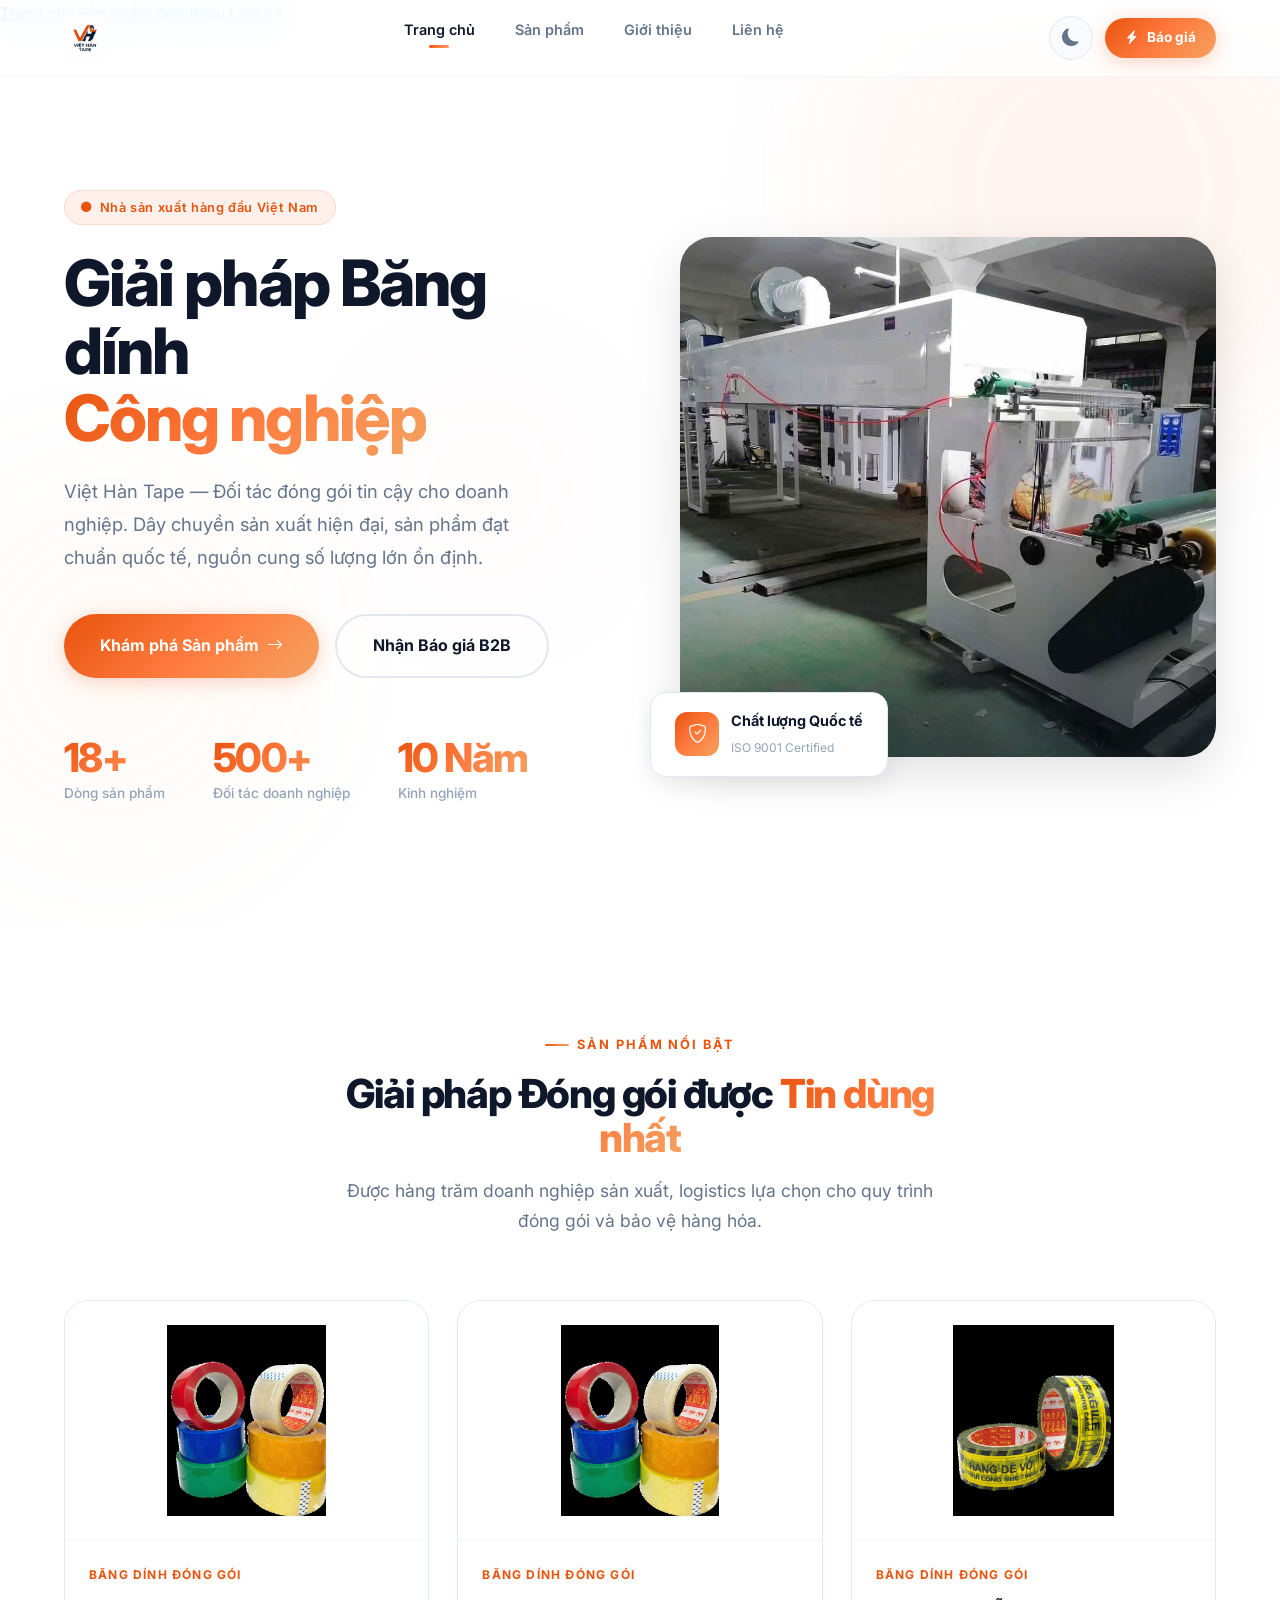
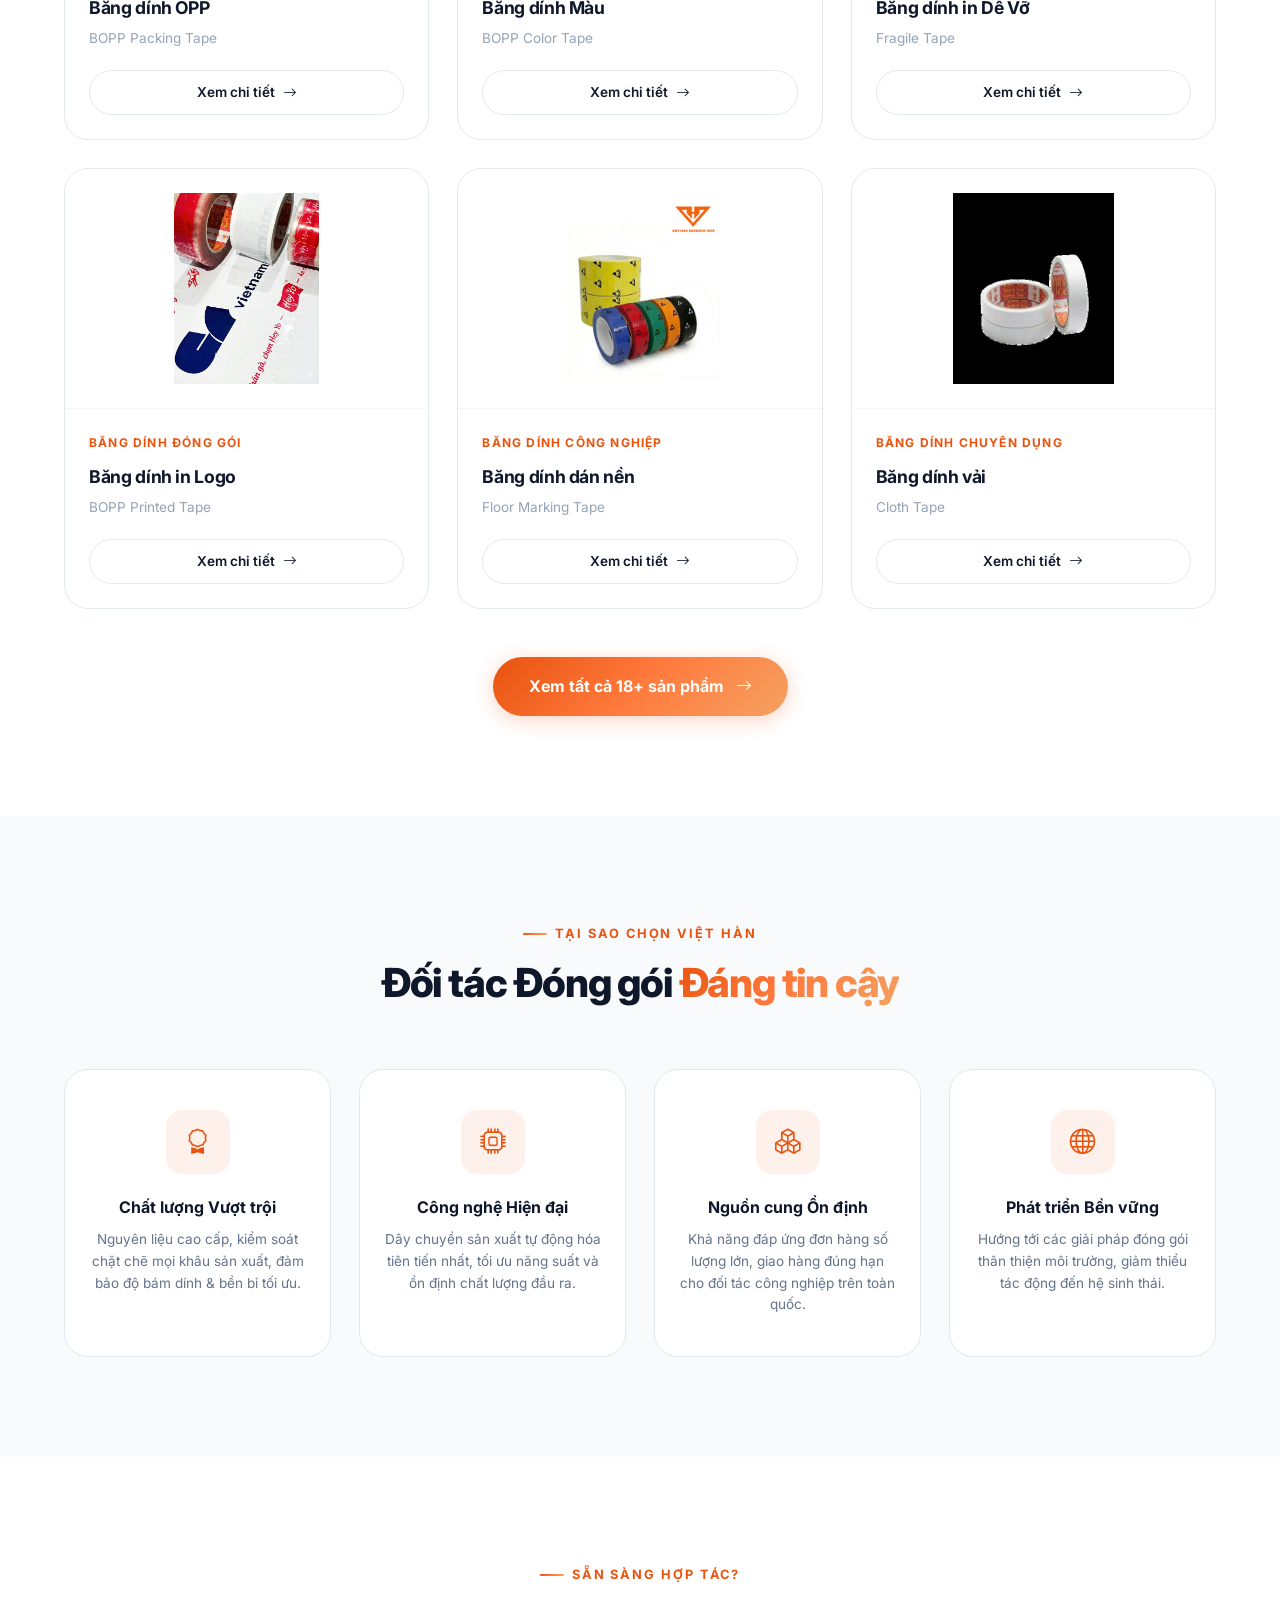
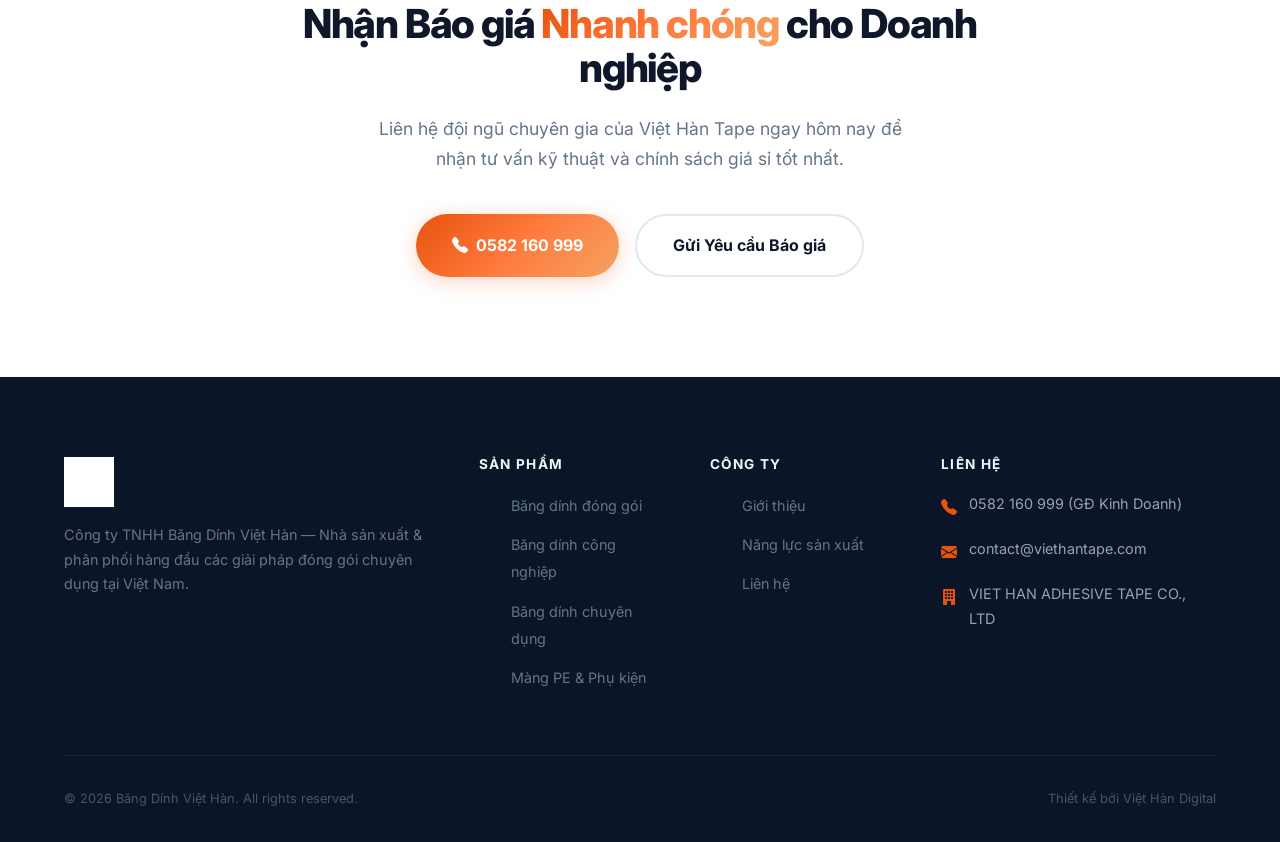
==== commit 98d5089f: "feat: Apply new VH monogram logo across all pages" ====
--- a/index.html
+++ b/index.html
@@ -20,7 +20,7 @@
   <nav class="vh-nav">
     <div class="container">
       <a class="vh-nav__logo" href="index.html">
-        <img src="images/page1_img0.png" alt="Việt Hàn Tape">
+        <img src="images/logo.png" alt="Việt Hàn Tape">
       </a>
 
       <ul class="vh-nav__links">
@@ -200,7 +200,7 @@
     <div class="container">
       <div class="vh-footer__grid">
         <div class="vh-footer__brand">
-          <img src="images/page1_img0.png" alt="Việt Hàn Tape">
+          <img src="images/logo.png" alt="Việt Hàn Tape">
           <p>Công ty TNHH Băng Dính Việt Hàn — Nhà sản xuất & phân phối hàng đầu các giải pháp đóng gói chuyên dụng tại Việt Nam.</p>
         </div>
 
